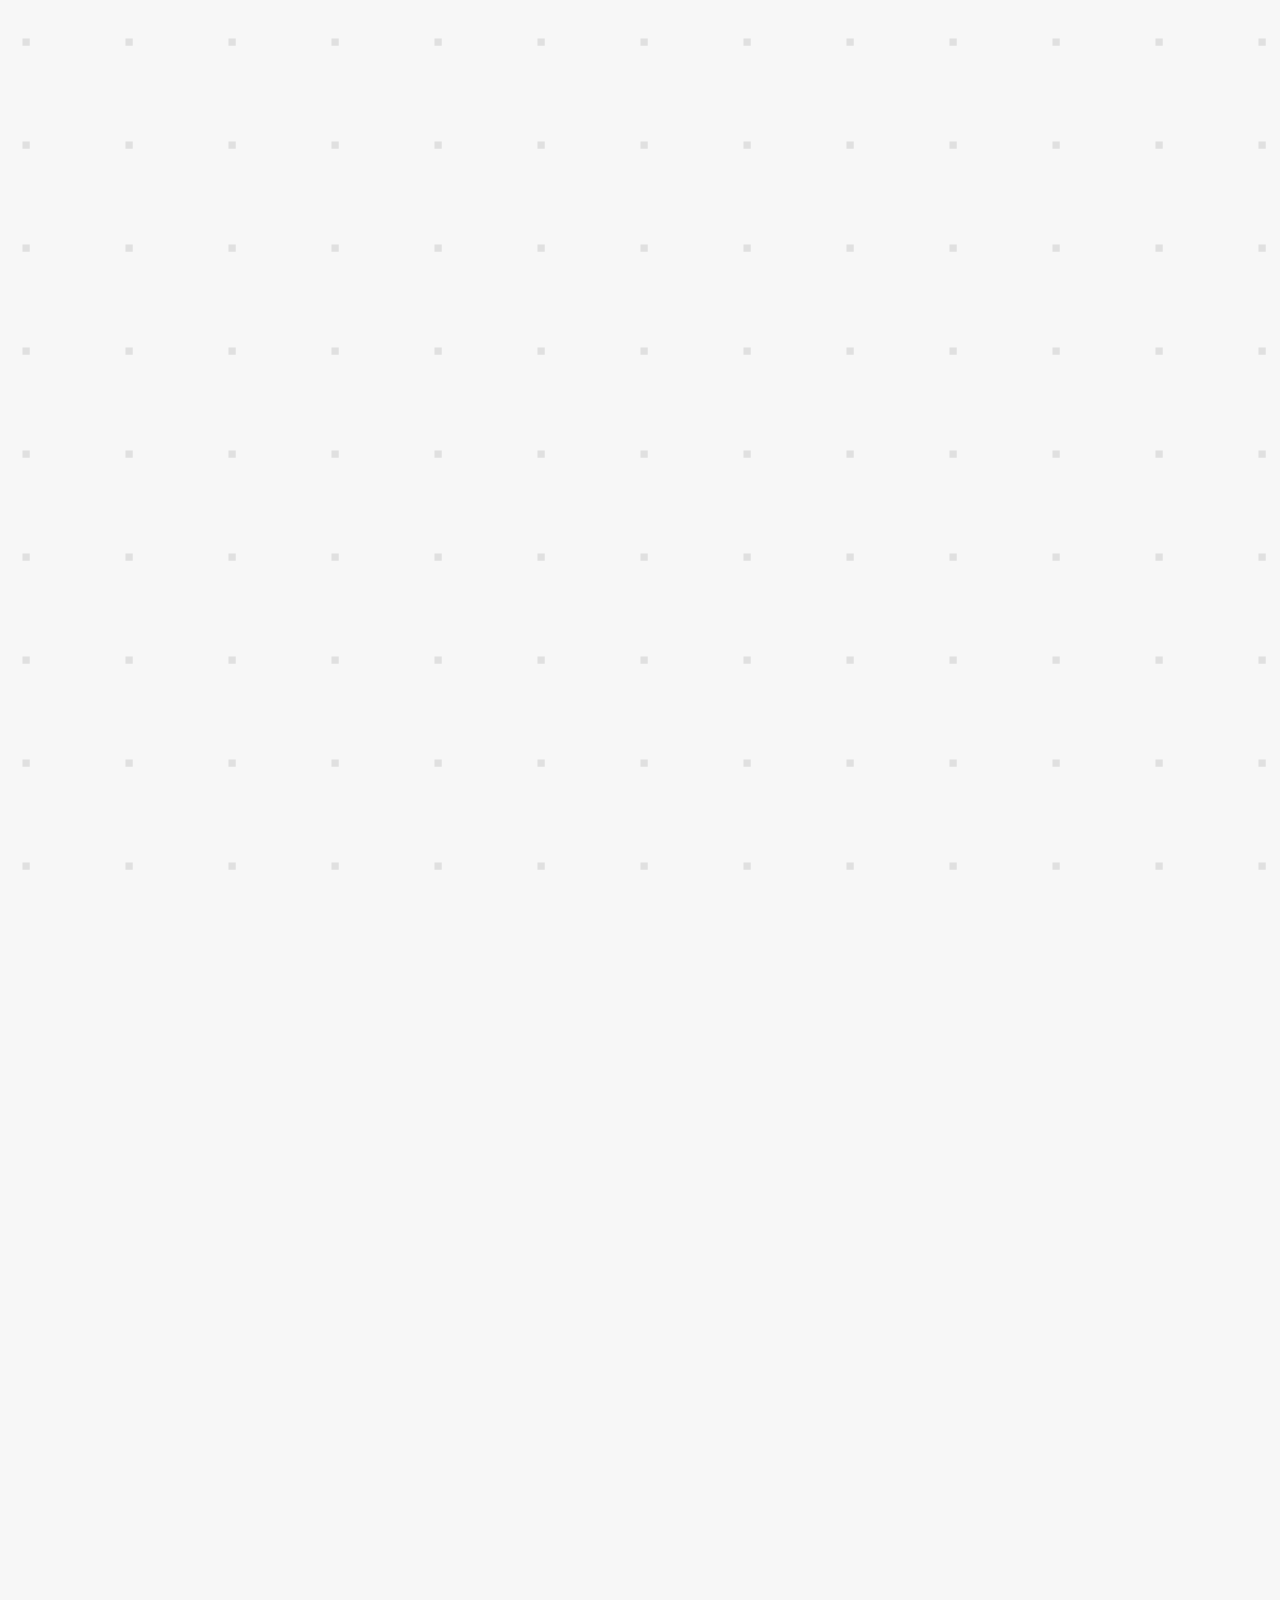
==== site/index.html @ a97f14ac "Create site/" ====
<html xmlns="http://www.w3.org/1999/xhtml" lang="en">

<head>
	<meta http-equiv="Content-Type" content="text/html; charset=utf-8" />
	<meta name="description" content="HTTrack is an easy-to-use website mirror utility. It allows you to download a World Wide website from the Internet to a local directory,building recursively all structures, getting html, images, and other files from the server to your computer. Links are rebuiltrelatively so that you can freely browse to the local site (works with any browser). You can mirror several sites together so that you can jump from one toanother. You can, also, update an existing mirror site, or resume an interrupted download. The robot is fully configurable, with an integrated help" />
	<meta name="keywords" content="httrack, HTTRACK, HTTrack, winhttrack, WINHTTRACK, WinHTTrack, offline browser, web mirror utility, aspirateur web, surf offline, web capture, www mirror utility, browse offline, local  site builder, website mirroring, aspirateur www, internet grabber, capture de site web, internet tool, hors connexion, unix, dos, windows 95, windows 98, solaris, ibm580, AIX 4.0, HTS, HTGet, web aspirator, web aspirateur, libre, GPL, GNU, free software" />
	<title>Local index - HTTrack Website Copier</title>
  <!-- Mirror and index made by HTTrack Website Copier/3.49-22 [XR&CO] -->
	<style type="text/css">
	<!--

body {
	margin: 0;  padding: 0;  margin-bottom: 15px;  margin-top: 8px;
	background: #77b;
}
body, td {
	font: 14px "Trebuchet MS", Verdana, Arial, Helvetica, sans-serif;
	}

#subTitle {
	background: #000;  color: #fff;  padding: 4px;  font-weight: bold; 
	}

#siteNavigation a, #siteNavigation .current {
	font-weight: bold;  color: #448;
	}
#siteNavigation a:link    { text-decoration: none; }
#siteNavigation a:visited { text-decoration: none; }

#siteNavigation .current { background-color: #ccd; }

#siteNavigation a:hover   { text-decoration: none;  background-color: #fff;  color: #000; }
#siteNavigation a:active  { text-decoration: none;  background-color: #ccc; }


a:link    { text-decoration: underline;  color: #00f; }
a:visited { text-decoration: underline;  color: #000; }
a:hover   { text-decoration: underline;  color: #c00; }
a:active  { text-decoration: underline; }

#pageContent {
	clear: both;
	border-bottom: 6px solid #000;
	padding: 10px;  padding-top: 20px;
	line-height: 1.65em;
	background-image: url(backblue.gif);
	background-repeat: no-repeat;
	background-position: top right;
	}

#pageContent, #siteNavigation {
	background-color: #ccd;
	}


.imgLeft  { float: left;   margin-right: 10px;  margin-bottom: 10px; }
.imgRight { float: right;  margin-left: 10px;   margin-bottom: 10px; }

hr { height: 1px;  color: #000;  background-color: #000;  margin-bottom: 15px; }

h1 { margin: 0;  font-weight: bold;  font-size: 2em; }
h2 { margin: 0;  font-weight: bold;  font-size: 1.6em; }
h3 { margin: 0;  font-weight: bold;  font-size: 1.3em; }
h4 { margin: 0;  font-weight: bold;  font-size: 1.18em; }

.blak { background-color: #000; }
.hide { display: none; }
.tableWidth { min-width: 400px; }

.tblRegular       { border-collapse: collapse; }
.tblRegular td    { padding: 6px;  background-image: url(fade.gif);  border: 2px solid #99c; }
.tblHeaderColor, .tblHeaderColor td { background: #99c; }
.tblNoBorder td   { border: 0; }


// -->
</style>

</head>

<body>
<table width="76%" border="0" align="center" cellspacing="0" cellpadding="3" class="tableWidth">
	<tr>
	<td id="subTitle">HTTrack Website Copier - Open Source offline browser</td>
	</tr>
</table>
<table width="76%" border="0" align="center" cellspacing="0" cellpadding="0" class="tableWidth">
<tr class="blak">
<td>
	<table width="100%" border="0" align="center" cellspacing="1" cellpadding="0">
	<tr>
	<td colspan="6"> 
		<table width="100%" border="0" align="center" cellspacing="0" cellpadding="10">
		<tr> 
		<td id="pageContent"> 
<!-- ==================== End prologue ==================== -->

<H1 ALIGN=Center>Index of locally available sites:</H1>
	<TABLE BORDER="0" WIDTH="100%" CELLSPACING="1" CELLPADDING="0">
		<TR>
			<TD BACKGROUND="fade.gif">
				&middot;
					<A HREF="index-2.html">
						Automation Gang
					</A>		
			</TD>
		</TR>
	</TABLE>
	<BR>
	<BR>
	<BR>
  	<H6 ALIGN="RIGHT">
	<I>Mirror and index made by HTTrack Website Copier [XR&amp;CO]</I>
	</H6>
	<!-- Mirror and index made by HTTrack Website Copier/3.49-22 [XR&CO] -->
	<!-- Thanks for using HTTrack Website Copier! -->
	<meta HTTP-EQUIV="Refresh" CONTENT="0; URL=index-2.html">


<!-- ==================== Start epilogue ==================== -->
		</td>
		</tr>
		</table>
	</td>
	</tr>
	</table>
</td>
</tr>
</table>

<table width="76%" border="0" align="center" valign="bottom" cellspacing="0" cellpadding="0">
	<tr>
	<td id="footer"><small>&copy; 1998 Xavier Roche &amp; other contributors - Web Design: Leto Kauler.</small></td>
	</tr>
</table>

</body>

</html>
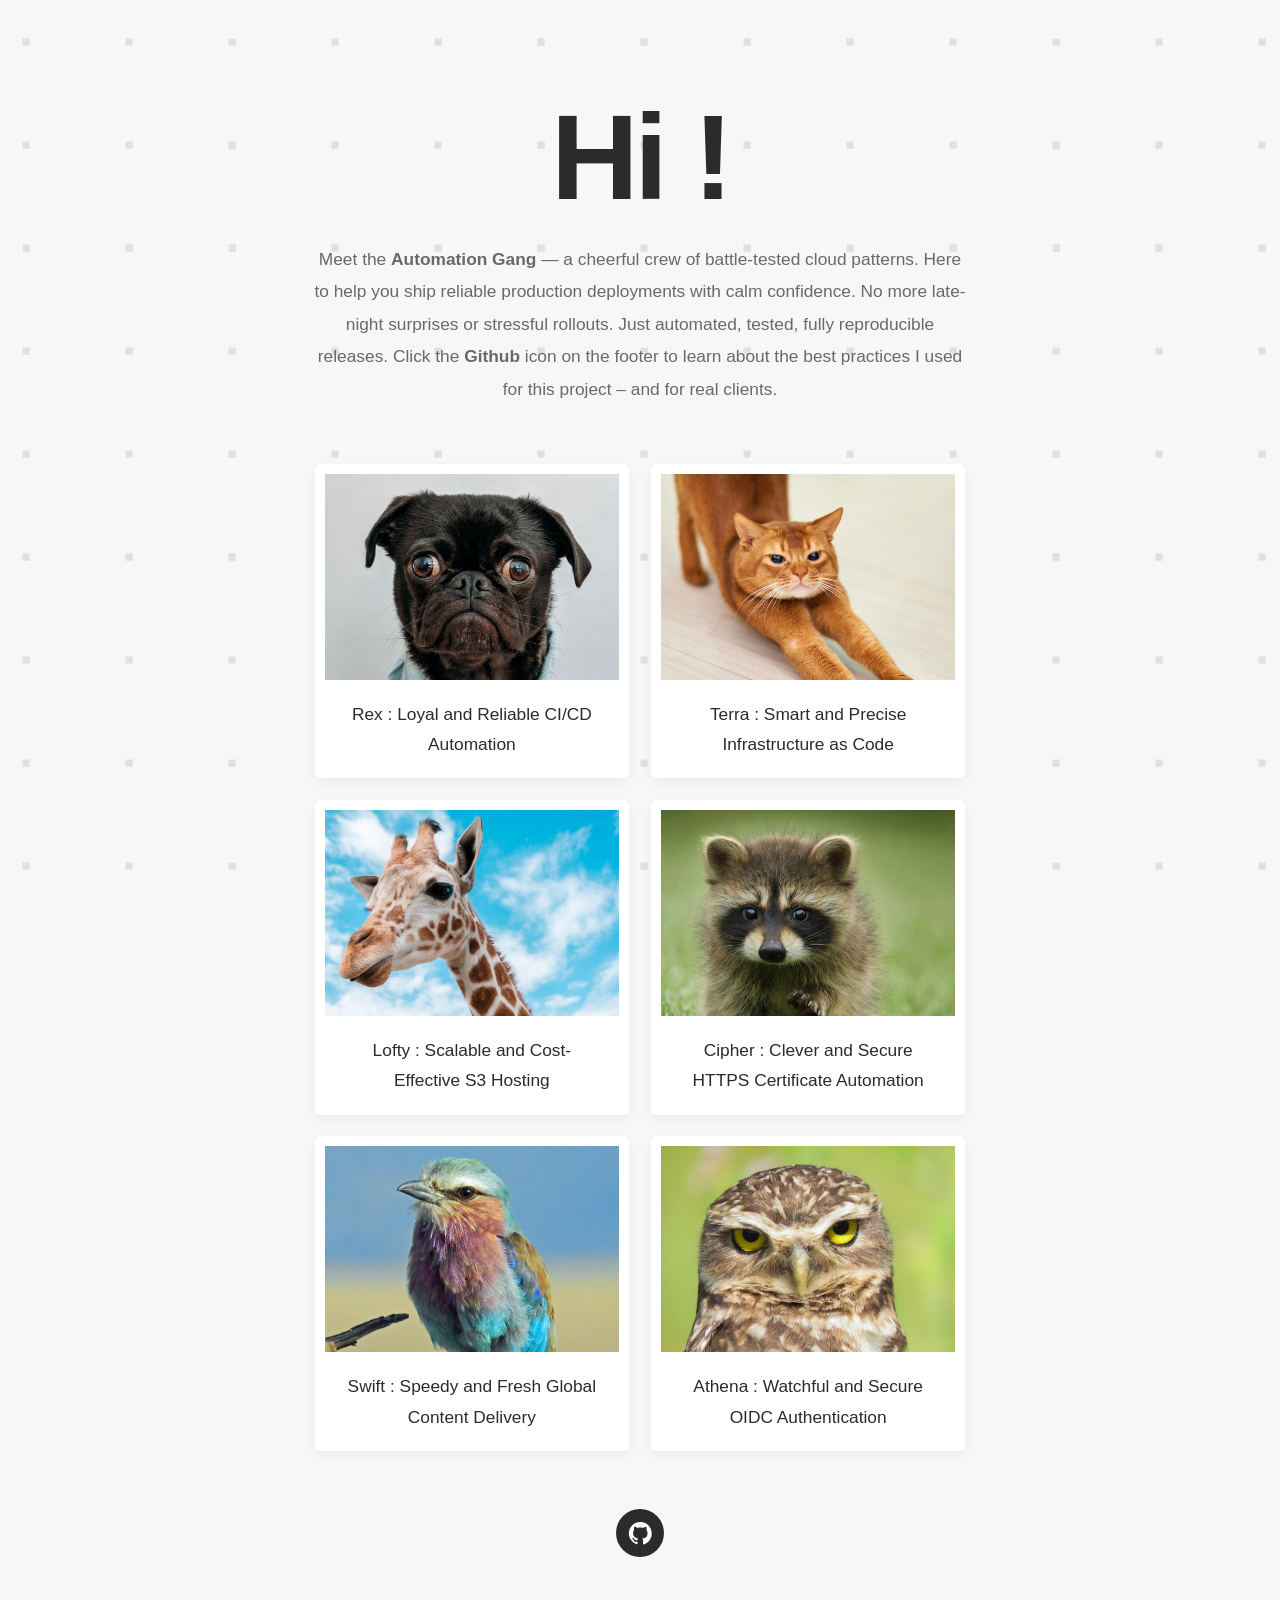
==== commit 8d40c095: "Removed spurious flash page from site/" ====
--- a/site/index.html
+++ b/site/index.html
@@ -1,141 +1,5 @@
-<html xmlns="http://www.w3.org/1999/xhtml" lang="en">
-
-<head>
-	<meta http-equiv="Content-Type" content="text/html; charset=utf-8" />
-	<meta name="description" content="HTTrack is an easy-to-use website mirror utility. It allows you to download a World Wide website from the Internet to a local directory,building recursively all structures, getting html, images, and other files from the server to your computer. Links are rebuiltrelatively so that you can freely browse to the local site (works with any browser). You can mirror several sites together so that you can jump from one toanother. You can, also, update an existing mirror site, or resume an interrupted download. The robot is fully configurable, with an integrated help" />
-	<meta name="keywords" content="httrack, HTTRACK, HTTrack, winhttrack, WINHTTRACK, WinHTTrack, offline browser, web mirror utility, aspirateur web, surf offline, web capture, www mirror utility, browse offline, local  site builder, website mirroring, aspirateur www, internet grabber, capture de site web, internet tool, hors connexion, unix, dos, windows 95, windows 98, solaris, ibm580, AIX 4.0, HTS, HTGet, web aspirator, web aspirateur, libre, GPL, GNU, free software" />
-	<title>Local index - HTTrack Website Copier</title>
-  <!-- Mirror and index made by HTTrack Website Copier/3.49-22 [XR&CO] -->
-	<style type="text/css">
-	<!--
-
-body {
-	margin: 0;  padding: 0;  margin-bottom: 15px;  margin-top: 8px;
-	background: #77b;
-}
-body, td {
-	font: 14px "Trebuchet MS", Verdana, Arial, Helvetica, sans-serif;
-	}
-
-#subTitle {
-	background: #000;  color: #fff;  padding: 4px;  font-weight: bold; 
-	}
-
-#siteNavigation a, #siteNavigation .current {
-	font-weight: bold;  color: #448;
-	}
-#siteNavigation a:link    { text-decoration: none; }
-#siteNavigation a:visited { text-decoration: none; }
-
-#siteNavigation .current { background-color: #ccd; }
-
-#siteNavigation a:hover   { text-decoration: none;  background-color: #fff;  color: #000; }
-#siteNavigation a:active  { text-decoration: none;  background-color: #ccc; }
-
-
-a:link    { text-decoration: underline;  color: #00f; }
-a:visited { text-decoration: underline;  color: #000; }
-a:hover   { text-decoration: underline;  color: #c00; }
-a:active  { text-decoration: underline; }
-
-#pageContent {
-	clear: both;
-	border-bottom: 6px solid #000;
-	padding: 10px;  padding-top: 20px;
-	line-height: 1.65em;
-	background-image: url(backblue.gif);
-	background-repeat: no-repeat;
-	background-position: top right;
-	}
-
-#pageContent, #siteNavigation {
-	background-color: #ccd;
-	}
-
-
-.imgLeft  { float: left;   margin-right: 10px;  margin-bottom: 10px; }
-.imgRight { float: right;  margin-left: 10px;   margin-bottom: 10px; }
-
-hr { height: 1px;  color: #000;  background-color: #000;  margin-bottom: 15px; }
-
-h1 { margin: 0;  font-weight: bold;  font-size: 2em; }
-h2 { margin: 0;  font-weight: bold;  font-size: 1.6em; }
-h3 { margin: 0;  font-weight: bold;  font-size: 1.3em; }
-h4 { margin: 0;  font-weight: bold;  font-size: 1.18em; }
-
-.blak { background-color: #000; }
-.hide { display: none; }
-.tableWidth { min-width: 400px; }
-
-.tblRegular       { border-collapse: collapse; }
-.tblRegular td    { padding: 6px;  background-image: url(fade.gif);  border: 2px solid #99c; }
-.tblHeaderColor, .tblHeaderColor td { background: #99c; }
-.tblNoBorder td   { border: 0; }
-
-
-// -->
-</style>
-
-</head>
-
-<body>
-<table width="76%" border="0" align="center" cellspacing="0" cellpadding="3" class="tableWidth">
-	<tr>
-	<td id="subTitle">HTTrack Website Copier - Open Source offline browser</td>
-	</tr>
-</table>
-<table width="76%" border="0" align="center" cellspacing="0" cellpadding="0" class="tableWidth">
-<tr class="blak">
-<td>
-	<table width="100%" border="0" align="center" cellspacing="1" cellpadding="0">
-	<tr>
-	<td colspan="6"> 
-		<table width="100%" border="0" align="center" cellspacing="0" cellpadding="10">
-		<tr> 
-		<td id="pageContent"> 
-<!-- ==================== End prologue ==================== -->
-
-<H1 ALIGN=Center>Index of locally available sites:</H1>
-	<TABLE BORDER="0" WIDTH="100%" CELLSPACING="1" CELLPADDING="0">
-		<TR>
-			<TD BACKGROUND="fade.gif">
-				&middot;
-					<A HREF="index-2.html">
-						Automation Gang
-					</A>		
-			</TD>
-		</TR>
-	</TABLE>
-	<BR>
-	<BR>
-	<BR>
-  	<H6 ALIGN="RIGHT">
-	<I>Mirror and index made by HTTrack Website Copier [XR&amp;CO]</I>
-	</H6>
-	<!-- Mirror and index made by HTTrack Website Copier/3.49-22 [XR&CO] -->
-	<!-- Thanks for using HTTrack Website Copier! -->
-	<meta HTTP-EQUIV="Refresh" CONTENT="0; URL=index-2.html">
-
-
-<!-- ==================== Start epilogue ==================== -->
-		</td>
-		</tr>
-		</table>
-	</td>
-	</tr>
-	</table>
-</td>
-</tr>
-</table>
-
-<table width="76%" border="0" align="center" valign="bottom" cellspacing="0" cellpadding="0">
-	<tr>
-	<td id="footer"><small>&copy; 1998 Xavier Roche &amp; other contributors - Web Design: Leto Kauler.</small></td>
-	</tr>
-</table>
-
-</body>
-
-</html>
-
-
+<!DOCTYPE HTML><html lang="en">
+<!-- Mirrored from https://autogang.impactforge.cloud/ by HTTrack Website Copier/3.x [XR&CO], Mon, 17 Aug 2026 18:27:48 GMT -->
+<head><title>Automation Gang</title><meta charset="utf-8" /><meta name="viewport" content="width=device-width,initial-scale=1" /><meta name="color-scheme" content="light only" /><meta name="description" content="Cloud infrastructure automation with CI/CD and Terraform." /><meta property="og:site_name" content="Automation Gang" /><meta property="og:title" content="Automation Gang" /><meta property="og:type" content="website" /><meta property="og:description" content="Cloud infrastructure automation with CI/CD and Terraform." /><meta property="og:image" content="assets/images/card5520.jpg?v=d6dcc298" /><meta property="og:image:type" content="image/jpeg" /><meta property="og:image:width" content="1280" /><meta property="og:image:height" content="800" /><meta property="og:url" content="index-2.html" /><meta property="twitter:card" content="summary_large_image" /><link rel="canonical" href="index-2.html" /><link rel="icon" type="image/png" href="assets/images/favicon5520.png?v=d6dcc298" /><link rel="apple-touch-icon" href="assets/images/apple-touch-icon5520.png?v=d6dcc298" /><link href="css227e7.css?display=swap&amp;family=Inter:ital,wght@0,400;0,700;0,800;0,900;1,400;1,700;1,800;1,900" rel="stylesheet" type="text/css" /><style>html,body,div,span,applet,object,iframe,h1,h2,h3,h4,h5,h6,p,blockquote,pre,a,abbr,acronym,address,big,cite,code,del,dfn,em,img,ins,kbd,q,s,samp,small,strike,strong,sub,sup,tt,var,b,u,i,center,dl,dt,dd,ol,ul,li,fieldset,form,label,legend,table,caption,tbody,tfoot,thead,tr,th,td,article,aside,canvas,details,embed,figure,figcaption,footer,header,hgroup,menu,nav,output,ruby,section,summary,time,mark,audio,video{margin:0;padding:0;border:0;font-size:100%;font:inherit;vertical-align:baseline;}article,aside,details,figcaption,figure,footer,header,hgroup,menu,nav,section{display:block;}body{line-height:1;}ol,ul{list-style:none;}blockquote,q{quotes:none;}blockquote::before,blockquote::after,q::before,q::after{content:'';content:none;}table{border-collapse:collapse;border-spacing:0;}body{-webkit-text-size-adjust:none}mark{background-color:transparent;color:inherit}input::-moz-focus-inner{border:0;padding:0}input[type="text"],input[type="email"],select,textarea{-moz-appearance:none;-webkit-appearance:none;-ms-appearance:none;appearance:none}*, *::before, *::after {box-sizing: border-box;}@keyframes loading-spinner {0% {transform: rotate(0deg);}100% {transform: rotate(360deg);}}.deferred::before {content: '';display: block;width: 4rem;height: 4rem;position: absolute;top: 50%;left: 50%;margin: -2rem 0 0 -2rem;animation: loading-spinner 1s infinite linear;transition: opacity 0.25s ease;transition-delay: 0.5s;opacity: 0;z-index: -1;background-image: url('[data-uri]');background-position: center;background-repeat: no-repeat;background-size: 3rem;}.deferred.loading::before {opacity: 0.35;z-index: 0;}body {line-height: 1.0;min-height: var(--viewport-height);min-width: 320px;overflow-x: hidden;word-wrap: break-word;background-color: #F7F7F7;}body::before {background-attachment: scroll;content: '';display: block;height: var(--background-height);left: 0;pointer-events: none;position: fixed;top: 0;transform: scale(1);width: 100vw;z-index: 0;background-image: url('data:image/svg+xml;charset=utf8,%3Csvg%20xmlns%3D%22http%3A%2F%2Fwww.w3.org%2F2000%2Fsvg%22%20viewBox%3D%220%200%20512%20512%22%20width%3D%22512%22%20height%3D%22512%22%20preserveAspectRatio%3D%22none%22%3E%20%3Crect%20x%3D%22256%22%20y%3D%22256%22%20width%3D%227.01%25%22%20height%3D%227.01%25%22%20fill%3D%22rgba(0,0,0,0.09)%22%20%2F%3E%3C%2Fsvg%3E');background-size: 103px;background-position: center;background-repeat: repeat;}:root {--background-height: 100vh;--site-language-alignment: left;--site-language-direction: ltr;--site-language-flex-alignment: flex-start;--site-language-indent-left: 1;--site-language-indent-right: 0;--site-language-margin-left: 0;--site-language-margin-right: auto;--viewport-height: 100vh;}html {font-size: 18pt;}u {text-decoration: underline;}strong {color: inherit;font-weight: bolder;}em {font-style: italic;}code {background-color: rgba(144,144,144,0.25);border-radius: 0.25em;font-family: 'Lucida Console', 'Courier New', monospace;font-size: 0.9em;font-weight: normal;letter-spacing: 0;margin: 0 0.25em;padding: 0.25em 0.5em;text-indent: 0;}mark {background-color: rgba(144,144,144,0.25);}spoiler-text {-webkit-text-stroke: 0;background-color: rgba(32,32,32,0.75);text-shadow: none;text-stroke: 0;color: transparent;cursor: pointer;transition: color 0.1s ease-in-out;}spoiler-text.active {color: #FFFFFF;cursor: text;}s {text-decoration: line-through;}sub {font-size: smaller;vertical-align: sub;}sup {font-size: smaller;vertical-align: super;}a {color: inherit;text-decoration: underline;transition: color 0.25s ease;}a[onclick]:not([href]) {cursor: pointer;}unloaded-script {display: none;}.site-wrapper {-webkit-overflow-scrolling: touch;align-items: center;display: flex;flex-direction: column;justify-content: center;min-height: var(--viewport-height);overflow: hidden;position: relative;z-index: 2;}.site-main {--alignment: center;--flex-alignment: center;--indent-left: 1;--indent-right: 1;--margin-left: auto;--margin-right: auto;--border-radius-tl: 0;--border-radius-tr: 0;--border-radius-br: 0;--border-radius-bl: 0;align-items: center;display: flex;flex-grow: 0;flex-shrink: 0;justify-content: center;max-width: 100%;position: relative;text-align: var(--alignment);z-index: 1;}.site-main > .inner {--padding-horizontal: 4rem;--padding-vertical: 6rem;--spacing: 1.875rem;--width: 46rem;border-radius: var(--border-radius-tl) var(--border-radius-tr) var(--border-radius-br) var(--border-radius-bl);max-width: 100%;position: relative;width: var(--width);z-index: 1;padding: var(--padding-vertical) var(--padding-horizontal);}.site-main > .inner > * {margin-top: var(--spacing);margin-bottom: var(--spacing);}.site-main > .inner > :first-child {margin-top: 0 !important;}.site-main > .inner > :last-child {margin-bottom: 0 !important;}.site-main > .inner > .full {margin-left: calc(var(--padding-horizontal) * -1);max-width: calc(100% + calc(var(--padding-horizontal) * 2) + 0.4725px);width: calc(100% + calc(var(--padding-horizontal) * 2) + 0.4725px);}.site-main > .inner > .full:first-child {border-top-left-radius: inherit;border-top-right-radius: inherit;margin-top: calc(var(--padding-vertical) * -1) !important;}.site-main > .inner > .full:last-child {border-bottom-left-radius: inherit;border-bottom-right-radius: inherit;margin-bottom: calc(var(--padding-vertical) * -1) !important;}.site-main > .inner > .full.screen {border-radius: 0 !important;max-width: 100vw;position: relative;width: 100vw;left: 50%;margin-left: -50vw;right: auto;}body.is-instant .site-main, body.is-instant .site-main > .inner > *,body.is-instant .site-main > .inner > section > * {transition: none !important;}body.is-instant::after {display: none !important;transition: none !important;}.text-component {direction: var(--site-language-direction);position: relative;}.text-component span.p {display: block;position: relative;}.text-component span[style], .text-component strong, .text-component a, .text-component code, .text-component mark, .text-component spoiler-text {-webkit-text-fill-color: currentcolor;}.text-component.instance-2 {color: #2B2B2B;font-family: 'Inter', sans-serif;letter-spacing: -0.25rem;width: 100%;font-size: 7em;line-height: 0.875;font-weight: 800;}.text-component.instance-2 mark {color: #20243D;background-color: transparent;}.text-component.instance-2 a {text-decoration: none;}.text-component.instance-2 a:hover {text-decoration: underline;}.text-component.instance-2 span.p:nth-child(n + 2) {margin-top: 1rem;}.text-component.instance-5 {color: #696969;font-family: 'Inter', sans-serif;font-size: 1em;line-height: 1.875;font-weight: 400;}.text-component.instance-5 mark {color: #D4AF37;background-color: transparent;}.text-component.instance-5 a {color: #5C83EE;text-decoration: none;}.text-component.instance-5 a:hover {color: #10182F;}.text-component.instance-5 span.p:nth-child(n + 2) {margin-top: 1rem;}.gallery-component > .inner {display: inline-block;max-width: 100%;vertical-align: middle;}.gallery-component ul {display: flex;flex-wrap: wrap;justify-content: var(--flex-alignment);}.gallery-component ul > li {position: relative;}.gallery-component ul > li > .thumbnail {border-radius: inherit;position: relative;}.gallery-component ul > li > .thumbnail > .frame {-webkit-backface-visibility: hidden;-webkit-transform: translate3d(0, 0, 0);display: inline-block;overflow: hidden;vertical-align: top;}.gallery-component ul > li > .thumbnail > .frame > img {margin: 0;max-width: 100%;vertical-align: top;width: auto;}.gallery-component ul > li > .caption {width: 100%;}.gallery-component ul > li > .caption > p {width: 100%;}.gallery-component ul > li > .caption > p > a, .gallery-component ul > li > .caption > p > spoiler-text {pointer-events: auto;}@keyframes gallery-component-modal-spinner {0% {transform: rotate(0deg);}100% {transform: rotate(360deg);}}.gallery-component-modal {-webkit-tap-highlight-color: rgba(0,0,0,0);align-content: center;align-items: center;background-color: var(--color-background);display: grid;grid-template-areas: "previous image next" "caption caption caption";grid-template-columns: min-content auto min-content;height: 100%;justify-content: space-between;left: 0;opacity: 0;outline: 0;padding: 2rem 0;pointer-events: none;position: fixed;top: 0;touch-action: pan-x pinch-zoom;transition: opacity 0.5s ease, visibility 0.5s, z-index 0.5s, background-color 0.5s ease;user-select: none;visibility: hidden;width: 100%;z-index: 0;}.gallery-component-modal::before {animation: gallery-component-modal-spinner 1s infinite linear;background-position: center;background-repeat: no-repeat;background-size: 4rem;content: '';display: block;height: 4rem;left: 50%;margin: -2rem 0 0 -2rem;opacity: 0;position: absolute;top: 50%;transition: opacity 0.25s ease;transition-delay: 0.5s;width: 4rem;}.gallery-component-modal > .inner {box-shadow: 0 1em 3em 0 rgba(0,0,0,0.35);grid-area: image;height: 100%;opacity: 0;overflow: hidden;transform: translateY(0.75em);transition: all 0.5s ease;width: 100%;}.gallery-component-modal > .inner img {display: block;height: 100%;object-fit: contain;width: 100%;max-width: var(--natural-width, none);max-height: var(--natural-height, none);margin: 0 auto;}.gallery-component-modal > .caption {color: var(--color-caption-text);font-family: '-apple-system', 'BlinkMacSystemFont', 'Segoe UI', 'Roboto', 'Helvetica Neue', 'Arial', sans-serif, 'Apple Color Emoji', 'Segoe UI Emoji', 'Segoe UI Symbol';font-size: 1rem;grid-area: caption;line-height: 1.6;opacity: 0;padding: 2rem 2rem 0 2rem;pointer-events: none;text-align: center;transform: translateY(0.25em);transition: all 0.5s ease;}.gallery-component-modal > .caption::-webkit-scrollbar {display: none;}.gallery-component-modal > .caption a, .gallery-component-modal > .caption spoiler-text {pointer-events: auto;}.gallery-component-modal .nav {-webkit-tap-highlight-color: rgba(0, 0, 0, 0);background-position: center;background-repeat: no-repeat;background-size: 3rem;cursor: pointer;height: 6rem;transition: opacity 0.25s ease, transform 0.5s ease;width: 8rem;}.gallery-component-modal .nav:hover {opacity: 1 !important;}.gallery-component-modal .nav.next {grid-area: next;}.gallery-component-modal .nav.previous {grid-area: previous;transform: scaleX(-1);}.gallery-component-modal .close {-webkit-tap-highlight-color: rgba(0, 0, 0, 0);background-position: top 1rem right 1rem;background-repeat: no-repeat;background-size: 3rem;cursor: pointer;display: block;height: 6rem;position: absolute;right: 0;top: 0;transition: opacity 0.25s ease, transform 0.5s ease;width: 6rem;}.gallery-component-modal .close:hover {opacity: 1 !important;}.gallery-component-modal.visible {opacity: 1;pointer-events: auto;visibility: visible;z-index: 10000;}.gallery-component-modal.visible::before {opacity: 1;}.gallery-component-modal.loaded::before {opacity: 0 !important;transition-delay: 0s !important;}.gallery-component-modal.loaded > .inner {opacity: 1;transform: translateY(0);}.gallery-component-modal.loaded .caption {opacity: 1;transform: translateY(0);}.gallery-component-modal.switching > .inner {transition: opacity 0.375s ease, transform 0.5s ease;}.gallery-component-modal.switching.from-left > .inner {transform: translateY(0) translateX(-1.5em);}.gallery-component-modal.switching.from-right > .inner {transform: translateY(0) translateX(1.5em);}.gallery-component-modal.switching.done > .inner {transition: opacity 0.375s ease;transform: translateY(0) translateX(0);}.gallery-component-modal.zooming {background-color: var(--color-background-zooming);}.gallery-component-modal.zooming .caption {opacity: 0;}.gallery-component-modal.zooming .nav.next {opacity: 0;pointer-events: none;transform: translateX(50%);}.gallery-component-modal.zooming .nav.previous {opacity: 0;pointer-events: none;transform: translateX(-50%) scaleX(-1);}.gallery-component-modal.zooming .close {opacity: 0;pointer-events: none;transform: translateX(50%) translateY(-50%);}.gallery-component-modal.dark {--color-background: rgba(10,10,10,0.85);--color-background-zooming: rgba(0,0,0,1);--color-caption-text: #FFFFFF;}.gallery-component-modal.dark::before {animation: gallery-component-modal-spinner 1s infinite linear;background-image: url('[data-uri]');}.gallery-component-modal.dark .close {background-image: url('[data-uri]');opacity: 0.25;}.gallery-component-modal.dark .nav {-webkit-tap-highlight-color: rgba(0, 0, 0, 0);background-image: url('[data-uri]');opacity: 0.25;}.gallery-component-modal.light {--color-background: rgba(255,255,255,0.9);--color-background-zooming: rgba(255,255,255,1);--color-caption-text: #000000;}.gallery-component-modal.light::before {animation: gallery-component-modal-spinner 1s infinite linear;background-image: url('[data-uri]');}.gallery-component-modal.light .close {background-image: url('[data-uri]');opacity: 0.375;}.gallery-component-modal.light .nav {background-image: url('[data-uri]');opacity: 0.375;}.gallery-component.instance-2:not(:first-child) {margin-top: 3.375rem !important;}.gallery-component.instance-2:not(:last-child) {margin-bottom: 3.375rem !important;}.gallery-component.instance-2 > .inner {max-width: 100%;}.gallery-component.instance-2 ul > li {border-radius: 0.375rem;display: inline-block;}.gallery-component.instance-2 ul > li > .thumbnail > .frame {border-radius: 0.375rem;border-color: #FFFFFF;border-style: solid;border-width: 10px;box-shadow: 0rem 0.25rem 0.75rem 0rem rgba(0,0,0,0.051);}.gallery-component.instance-2 ul > li > .caption {align-items: flex-end;border-radius: inherit;display: flex;height: 100%;left: 0;pointer-events: none;position: absolute;top: 0;transition: opacity 0.5s ease, transform 0.25s ease, z-index 0.25s ease;}.gallery-component.instance-2 ul > li > .caption > p {border-bottom-left-radius: inherit;border-bottom-right-radius: inherit;padding-bottom: 1.09375rem;padding-left: 1.75rem;padding-right: 1.75rem;padding-top: 1.09375rem;text-align: center;color: #2B2B2B;background-color: #FFFFFF;font-family: 'Inter', sans-serif;font-size: 1em;line-height: 1.75;font-weight: 400;}.gallery-component.instance-2 ul {gap: 1.25rem;}.gallery-component.instance-2 ul > li > .thumbnail {display: block;transition: transform 0.25s ease, z-index 0.25s ease;}.gallery-component.instance-2 ul > li > .thumbnail > .frame > img {height: 17rem;object-fit: cover;object-position: center;width: 17rem;}.gallery-component.instance-2 ul > li > .thumbnail:hover {transform: rotate(3deg);z-index: 1;}.gallery-component.instance-2 ul > li > .thumbnail:hover + .caption {transform: rotate(3deg);z-index: 2;}.gallery-component.instance-2 ul > li > .thumbnail.n01 > .frame > img {object-position: center;}.gallery-component.instance-2 ul > li > .thumbnail.n02 > .frame > img {object-position: center;}.gallery-component.instance-2 ul > li > .thumbnail.n03 > .frame > img {object-position: center;}.gallery-component.instance-2 ul > li > .thumbnail.n04 > .frame > img {object-position: center;}.gallery-component.instance-2 ul > li > .thumbnail.n05 > .frame > img {object-position: center;}.gallery-component.instance-2 ul > li > .thumbnail.n06 > .frame > img {object-position: center;}.icons-component {display: flex;flex-wrap: wrap;justify-content: var(--flex-alignment);letter-spacing: 0;padding: 0;}.icons-component > li {position: relative;z-index: 1;}.icons-component > li > a {align-items: center;display: flex;justify-content: center;}.icons-component > li > a > svg {display: block;pointer-events: none;position: relative;}.icons-component > li > a + svg {display: block;height: 100%;left: 0;pointer-events: none;position: absolute;top: 0;width: 100%;z-index: -1;}.icons-component > li > a > .label {display: none;}.icons-component.instance-1 {font-size: 1.375em;gap: 1rem;}.icons-component.instance-1 > li > a {border-radius: 100%;height: 2em;width: 2em;background-color: #2B2B2B;transition: transform 0.25s ease, color 0.25s ease, background-color 0.25s ease, border-color 0.25s ease;}.icons-component.instance-1 > li > a > svg {height: 60%;width: 60%;fill: #FFFFFF;transition: fill 0.25s ease;}.icons-component.instance-1 > li > a + svg {transition: transform 0.25s ease, fill 0.25s ease, stroke 0.25s ease;}.icons-component.instance-1 > li > a:hover {transform: translateY(-11.25%);}.icons-component.instance-1 > li > a:hover + svg {transform: translateY(-11.25%);}@media (orientation: portrait) {.gallery-component-modal {grid-template-areas: "image" "caption";grid-template-columns: auto;justify-content: center;}.gallery-component-modal .nav {background-image: none !important;mix-blend-mode: difference;opacity: 1 !important;position: absolute;}.gallery-component-modal .nav.next {right: 0;}.gallery-component-modal .nav.previous {left: 0;}.gallery-component-modal .nav::before {background-color: rgba(144,144,144,0.5);background-image: url('[data-uri]');background-position: center;background-repeat: no-repeat;background-size: 1.5rem;border-radius: 3rem;content: '';display: block;height: 3rem;position: absolute;right: 1rem;top: calc(50% - 1.5rem);width: 3rem;}}@media (max-width: 1920px) {}@media (max-width: 1680px) {html {font-size: 13pt;}}@media (max-width: 1280px) {html {font-size: 13pt;}.gallery-component-modal .nav {opacity: 1 !important;}.gallery-component-modal .close {opacity: 1 !important;}}@media (max-width: 1024px) {}@media (max-width: 980px) {html {font-size: 11pt;}}@media (max-width: 736px) {html {font-size: 13pt;}.site-main > .inner {--padding-horizontal: 1.5rem;--padding-vertical: 5rem;--spacing: 1.875rem;}.text-component.instance-2 {letter-spacing: -0.21875rem;width: 100%;font-size: 5.5em;line-height: 0.875;}.text-component.instance-5 {letter-spacing: 0rem;width: 100%;font-size: 1em;line-height: 1.875;}.gallery-component-modal .close {background-position: top 0.5rem right 0.5rem;}.gallery-component.instance-2:not(:first-child) {margin-top: 2.53125rem !important;}.gallery-component.instance-2:not(:last-child) {margin-bottom: 2.53125rem !important;}.gallery-component.instance-2 ul > li > .caption {opacity: 1;}.gallery-component.instance-2 ul > li > .thumbnail:hover + .caption {opacity: 1;}.gallery-component.instance-2 ul > li > .caption > p {letter-spacing: 0rem;font-size: 1em;line-height: 1.75;}.gallery-component.instance-2 ul > li > .thumbnail > .frame > img {height: auto;width: 100% !important;display: block;max-height: none;}.gallery-component.instance-2 > .inner {width: 100%;}.gallery-component.instance-2 ul {flex-direction: column;}.gallery-component.instance-2 ul > li {width: 100%;}.gallery-component.instance-2 ul > li > .thumbnail {display: block;}.gallery-component.instance-2 ul > li > .thumbnail > .frame {display: block;}.icons-component.instance-1 {font-size: 1.75em;gap: 0.875rem;}}@media (max-width: 480px) {.site-main > .inner {--spacing: 1.640625rem;}}@media (max-width: 360px) {.site-main > .inner {--padding-horizontal: 1.125rem;--padding-vertical: 3.75rem;--spacing: 1.40625rem;}.text-component.instance-2 {font-size: 5.5em;}.text-component.instance-5 {font-size: 1em;}.gallery-component.instance-2 ul > li > .caption > p {font-size: 1em;}.gallery-component.instance-2 ul {gap: 0.9375rem;}.icons-component.instance-1 {gap: 0.65625rem;}}</style></head><body><svg xmlns="http://www.w3.org/2000/svg" version="1.1" xmlns:xlink="http://www.w3.org/1999/xlink" viewBox="0 0 40 40" display="none" width="0" height="0"><symbol id="icon-8c4b37645de3c276d895d87df51ba614" viewBox="0 0 40 40"><path d="M36,20.3c0,3.5-1,6.6-3.1,9.4c-2,2.8-4.7,4.7-7.9,5.8c-0.4,0.1-0.6,0-0.8-0.1c-0.2-0.2-0.3-0.4-0.3-0.6v-4.4 c0-1.3-0.4-2.3-1.1-3c0.8-0.1,1.5-0.2,2.1-0.4c0.6-0.2,1.3-0.4,2-0.8c0.7-0.4,1.2-0.8,1.7-1.4c0.5-0.5,0.8-1.3,1.1-2.2 s0.4-2,0.4-3.1c0-1.7-0.5-3.1-1.6-4.3c0.5-1.3,0.5-2.7-0.2-4.2c-0.4-0.1-1,0-1.7,0.2c-0.7,0.3-1.4,0.6-1.9,0.9L24,12.5 c-1.3-0.4-2.6-0.5-4-0.5s-2.7,0.2-4,0.5c-0.2-0.2-0.5-0.3-0.9-0.6c-0.4-0.2-0.9-0.5-1.7-0.8c-0.8-0.3-1.4-0.4-1.8-0.3 c-0.6,1.6-0.7,3-0.1,4.2c-1.1,1.2-1.6,2.6-1.6,4.3c0,1.2,0.1,2.2,0.4,3.1s0.6,1.6,1.1,2.2s1,1,1.7,1.4c0.7,0.4,1.3,0.6,2,0.8 c0.6,0.2,1.3,0.3,2.1,0.4c-0.6,0.5-0.9,1.2-1,2.1c-0.3,0.1-0.6,0.2-0.9,0.3c-0.3,0.1-0.7,0.1-1.2,0.1c-0.5,0-0.9-0.1-1.4-0.4 c-0.5-0.3-0.8-0.7-1.2-1.3c-0.3-0.4-0.6-0.8-1-1.1c-0.4-0.3-0.8-0.4-1-0.5L9,26.5c-0.3,0-0.5,0-0.6,0.1c-0.1,0.1-0.1,0.1-0.1,0.2 c0,0.1,0.1,0.2,0.2,0.3c0.1,0.1,0.2,0.2,0.3,0.2l0.1,0.1c0.3,0.1,0.6,0.4,0.9,0.8s0.5,0.7,0.7,1.1l0.2,0.5c0.2,0.5,0.5,1,0.9,1.3 c0.4,0.3,0.9,0.5,1.4,0.6c0.5,0.1,1,0.1,1.4,0.1c0.5,0,0.9,0,1.2-0.1l0.5-0.1c0,0.5,0,1.1,0,1.9c0,0.7,0,1.1,0,1.1 c0,0.2-0.1,0.5-0.3,0.6c-0.2,0.2-0.5,0.2-0.8,0.1c-3.2-1.1-5.8-3-7.9-5.8S4,23.8,4,20.3c0-2.9,0.7-5.6,2.1-8S9.5,7.8,12,6.4 s5.1-2.1,8-2.1s5.6,0.7,8,2.1s4.4,3.4,5.8,5.8S36,17.4,36,20.3L36,20.3z"/></symbol></svg><div class="site-wrapper"><div class="site-main" role="main"><div class="inner"><h1 id="text02" class="text-component instance-2">Hi !</h1><p id="text05" class="text-component instance-5">Meet the <strong>Automation Gang</strong> — a cheerful crew of battle-tested cloud patterns. Here to help you ship reliable production deployments with calm confidence. No more late-night surprises or stressful rollouts. Just automated, tested, fully reproducible releases. Click the <strong>Github</strong> icon on the footer to learn about the best practices I used for this project – and for real clients.</p><div id="gallery02" class="gallery-component instance-2"><div class="inner"><ul><li><a href="assets/images/gallery02/bb937326_original5520.jpg?v=d6dcc298" class="thumbnail n01"><span class="frame deferred"><img src="[data-uri]%2BPC9zdmc%2B" data-src="assets/images/gallery02/bb9373265520.jpg?v=d6dcc298" alt="Rex : Loyal and Reliable CI/CD Automation" /></span></a><div class="caption"><p>Rex : Loyal and Reliable CI/CD Automation</p></div></li><li><a href="assets/images/gallery02/0ac9f2a3_original5520.jpg?v=d6dcc298" class="thumbnail n02"><span class="frame"><img src="assets/images/gallery02/0ac9f2a35520.jpg?v=d6dcc298" alt="Terra : Smart and Precise Infrastructure as Code" /></span></a><div class="caption"><p>Terra : Smart and Precise Infrastructure as Code</p></div></li><li><a href="assets/images/gallery02/2d2cbe59_original5520.jpg?v=d6dcc298" class="thumbnail n03"><span class="frame"><img src="assets/images/gallery02/2d2cbe595520.jpg?v=d6dcc298" alt="Lofty : Scalable and Cost-Effective S3 Hosting" /></span></a><div class="caption"><p>Lofty : Scalable and Cost-Effective S3 Hosting</p></div></li><li><a href="assets/images/gallery02/4b80a06e_original5520.jpg?v=d6dcc298" class="thumbnail n04"><span class="frame deferred"><img src="[data-uri]%3D" data-src="assets/images/gallery02/4b80a06e5520.jpg?v=d6dcc298" alt="Cipher : Clever and Secure HTTPS Certificate Automation" /></span></a><div class="caption"><p>Cipher : Clever and Secure HTTPS Certificate Automation</p></div></li><li><a href="assets/images/gallery02/bae51c4e_original5520.jpg?v=d6dcc298" class="thumbnail n05"><span class="frame"><img src="assets/images/gallery02/bae51c4e5520.jpg?v=d6dcc298" alt="Swift : Speedy and Fresh Global Content Delivery" /></span></a><div class="caption"><p>Swift : Speedy and Fresh Global Content Delivery</p></div></li><li><a href="assets/images/gallery02/2875860c_original5520.jpg?v=d6dcc298" class="thumbnail n06"><span class="frame deferred"><img src="[data-uri]%3D" data-src="assets/images/gallery02/2875860c5520.jpg?v=d6dcc298" alt="Athena : Watchful and Secure OIDC Authentication" /></span></a><div class="caption"><p>Athena : Watchful and Secure OIDC Authentication</p></div></li></ul></div></div><ul id="icons01" class="icons-component instance-1"><li><a class="n01" href="https://github.com/ImpactForgeCloud/automation-gang" role="button"><svg aria-labelledby="icons01-icon-1-title"><title id="icons01-icon-1-title">GitHub</title><use xlink:href="#icon-8c4b37645de3c276d895d87df51ba614"></use></svg><span class="label">GitHub</span></a></li></ul></div></div></div><script>(function() {var on = addEventListener,off = removeEventListener,$ = function(q) { return document.querySelector(q) },$$ = function(q) { return document.querySelectorAll(q) },$body = document.body,$inner = $('.inner'),client = (function() {var o = {browser: 'other',browserVersion: 0,os: 'other',osVersion: 0,mobile: false,canUse: null,flags: {lsdUnits: false,},},ua = navigator.userAgent,a, i;a = [['firefox',/Firefox\/([0-9\.]+)/,null],['edge',/Edge\/([0-9\.]+)/,null],['safari',/Version\/([0-9\.]+).+Safari/,null],['chrome',/Chrome\/([0-9\.]+)/,null],['chrome',/CriOS\/([0-9\.]+)/,null],['ie',/Trident\/.+rv:([0-9]+)/,null],['safari',/iPhone OS ([0-9_]+)/,function(v) { return v.replace('_', '.').replace('_', ''); }]];for (i=0; i < a.length; i++) {if (ua.match(a[i][1])) {o.browser = a[i][0];o.browserVersion = parseFloat( a[i][2] ? (a[i][2])(RegExp.$1) : RegExp.$1 );break;}}a = [['ios',/([0-9_]+) like Mac OS X/,function(v) { return v.replace('_', '.').replace('_', ''); }],['ios',/CPU like Mac OS X/,function(v) { return 0 }],['ios',/iPad; CPU/,function(v) { return 0 }],['android',/Android ([0-9\.]+)/,null],['mac',/Macintosh.+Mac OS X ([0-9_]+)/,function(v) { return v.replace('_', '.').replace('_', ''); }],['windows',/Windows NT ([0-9\.]+)/,null],['undefined',/Undefined/,null]];for (i=0; i < a.length; i++) {if (ua.match(a[i][1])) {o.os = a[i][0];o.osVersion = parseFloat( a[i][2] ? (a[i][2])(RegExp.$1) : RegExp.$1 );break;}}if (o.os == 'mac'&& ('ontouchstart' in window)&& ((screen.width == 1024 && screen.height == 1366)|| (screen.width == 834 && screen.height == 1112)|| (screen.width == 810 && screen.height == 1080)|| (screen.width == 768 && screen.height == 1024)))o.os = 'ios';o.mobile = (o.os == 'android' || o.os == 'ios');var _canUse = document.createElement('div');o.canUse = function(property, value) {var style;style = _canUse.style;if (!(property in style))return false;if (typeof value !== 'undefined') {style[property] = value;if (style[property] == '')return false;}return true;};o.flags.lsdUnits = o.canUse('width', '100dvw');return o;}()),ready = {list: [],add: function(f) {this.list.push(f);},run: function() {this.list.forEach((f) => {f();});},},trigger = function(t) {dispatchEvent(new Event(t));},cssRules = function(selectorText) {var ss = document.styleSheets,a = [],f = function(s) {var r = s.cssRules,i;for (i=0; i < r.length; i++) {if (r[i] instanceof CSSMediaRule && matchMedia(r[i].conditionText).matches)(f)(r[i]); else if (r[i] instanceof CSSStyleRule && r[i].selectorText == selectorText)a.push(r[i]);}},x, i;for (i=0; i < ss.length; i++)f(ss[i]);return a;},escapeHtml = function(s) {if (s === ''|| s === null|| s === undefined)return '';var a = {'&': '&amp;','<': '&lt;','>': '&gt;','"': '&quot;',"'": '&#39;',};s = s.replace(/[&<>"']/g, function(x) {return a[x];});return s;},thisHash = function() {var h = location.hash ? location.hash.substring(1) : null,a;if (!h)return null;if (h.match(/\?/)) {a = h.split('?');h = a[0];history.replaceState(undefined, undefined, '#' + h);window.location.search = a[1];}if (h.length > 0&& !h.match(/^[a-zA-Z]/))h = 'x' + h;if (typeof h == 'string')h = h.toLowerCase();return h;},scrollToElement = function(e, style, duration) {var y, cy, dy,start, easing, offset, f;if (!e)y = 0; else {offset = (e.dataset.scrollOffset ? parseInt(e.dataset.scrollOffset) : 0) * parseFloat(getComputedStyle(document.documentElement).fontSize);switch (e.dataset.scrollBehavior ? e.dataset.scrollBehavior : 'default') {case 'default':default:y = e.offsetTop + offset;break;case 'center':if (e.offsetHeight < window.innerHeight)y = e.offsetTop - ((window.innerHeight - e.offsetHeight) / 2) + offset; else y = e.offsetTop - offset;break;case 'previous':if (e.previousElementSibling)y = e.previousElementSibling.offsetTop + e.previousElementSibling.offsetHeight + offset; else y = e.offsetTop + offset;break;}}if (!style)style = 'smooth';if (!duration)duration = 750;if (style == 'instant') {window.scrollTo(0, y);return;}start = Date.now();cy = window.scrollY;dy = y - cy;switch (style) {case 'linear':easing = function (t) { return t };break;case 'smooth':easing = function (t) { return t<.5 ? 4*t*t*t : (t-1)*(2*t-2)*(2*t-2)+1 };break;}f = function() {var t = Date.now() - start;if (t >= duration)window.scroll(0, y); else {window.scroll(0, cy + (dy * easing(t / duration)));requestAnimationFrame(f);}};f();},scrollToTop = function() {scrollToElement(null);},loadElements = function(parent) {var a, e, x, i;$body.dispatchEvent(new CustomEvent('startComponents', { detail: { parent: parent } }));a = parent.querySelectorAll('iframe[data-src]:not([data-src=""])');for (i=0; i < a.length; i++) {x = a[i].cloneNode();x.setAttribute('src', x.dataset.src);x.dataset.initialSrc = x.dataset.src;x.dataset.src = '';a[i].replaceWith(x);}a = parent.querySelectorAll('video[autoplay]');for (i=0; i < a.length; i++) {if (a[i].paused)a[i].play();}e = parent.querySelector('[data-autofocus="1"]');x = e ? e.tagName : null;switch (x) {case 'FORM':e = e.querySelector('.field input, .field select, .field textarea');if (e)e.focus();break;default:break;}a = parent.querySelectorAll('unloaded-script');for (i=0; i < a.length; i++) {x = document.createElement('script');x.setAttribute('data-loaded', '');if (a[i].getAttribute('src'))x.setAttribute('src', a[i].getAttribute('src'));if (a[i].textContent)x.textContent = a[i].textContent;a[i].replaceWith(x);}x = new Event('loadelements');a = parent.querySelectorAll('[data-unloaded]');a.forEach((element) => {element.removeAttribute('data-unloaded');element.dispatchEvent(x);});},unloadElements = function(parent) {var a, e, x, i;$body.dispatchEvent(new CustomEvent('stopComponents', { detail: { parent: parent } }));a = parent.querySelectorAll('iframe[data-src=""]');for (i=0; i < a.length; i++) {if (a[i].dataset.srcUnload === '0')continue;if ('initialSrc' in a[i].dataset)a[i].dataset.src = a[i].dataset.initialSrc; else a[i].dataset.src = a[i].src;a[i].contentWindow.location.replace('about:blank');}a = parent.querySelectorAll('video');for (i=0; i < a.length; i++) {if (!a[i].paused)a[i].pause();}e = $(':focus');if (e)e.blur();};window._scrollToTop = scrollToTop;var thisUrl = function() {return window.location.href.replace(window.location.search, '').replace(/#$/, '');};var getVar = function(name) {var a = window.location.search.substring(1).split('&'),b, k;for (k in a) {b = a[k].split('=');if (b[0] == name)return b[1];}return null;};var errors = {handle: function(handler) {window.onerror = function(message, url, line, column, error) {(handler)(error.message);return true;};},unhandle: function() {window.onerror = null;}};loadElements(document.body);var style, sheet, rule;style = document.createElement('style');style.appendChild(document.createTextNode(''));document.head.appendChild(style);sheet = style.sheet;$body.addEventListener('keydown', (event) => {const target = event.target;if (target.tagName === 'A'&& target === document.activeElement&& target.hasAttribute('onclick')&& !target.hasAttribute('href')&& event.keyCode === 13) {event.preventDefault();target.click();}});if (client.mobile) {(function() {if (client.flags.lsdUnits) {document.documentElement.style.setProperty('--viewport-height', '100svh');document.documentElement.style.setProperty('--background-height', '100lvh');} else {var f = function() {document.documentElement.style.setProperty('--viewport-height', window.innerHeight + 'px');document.documentElement.style.setProperty('--background-height', (window.innerHeight + 250) + 'px');};on('load', f);on('orientationchange', function() {setTimeout(function() {(f)();}, 100);});}})();}if (client.os == 'android') {(function() {sheet.insertRule('body::after { }', 0);rule = sheet.cssRules[0];var f = function() {rule.style.cssText = 'height: ' + (Math.max(screen.width, screen.height)) + 'px';};on('load', f);on('orientationchange', f);on('touchmove', f);})();$body.classList.add('touch');} else if (client.os == 'ios') {if (client.osVersion <= 11)(function() {sheet.insertRule('body::after { }', 0);rule = sheet.cssRules[0];rule.style.cssText = '-webkit-transform: scale(1.0)';})();if (client.osVersion <= 11)(function() {sheet.insertRule('body.ios-focus-fix::before { }', 0);rule = sheet.cssRules[0];rule.style.cssText = 'height: calc(100% + 60px)';on('focus', function(event) {$body.classList.add('ios-focus-fix');}, true);on('blur', function(event) {$body.classList.remove('ios-focus-fix');}, true);})();$body.classList.add('touch');}var scrollEvents = {items: [],add: function(o) {this.items.push({element: o.element,triggerElement: (('triggerElement' in o && o.triggerElement) ? o.triggerElement : o.element),enter: ('enter' in o ? o.enter : null),leave: ('leave' in o ? o.leave : null),mode: ('mode' in o ? o.mode : 4),threshold: ('threshold' in o ? o.threshold : 0.25),offset: ('offset' in o ? o.offset : 0),initialState: ('initialState' in o ? o.initialState : null),state: false,});},handler: function() {var height, top, bottom, scrollPad;if (client.os == 'ios') {height = document.documentElement.clientHeight;top = document.body.scrollTop + window.scrollY;bottom = top + height;scrollPad = 125;} else {height = document.documentElement.clientHeight;top = document.documentElement.scrollTop;bottom = top + height;scrollPad = 0;}scrollEvents.items.forEach(function(item) {var elementTop, elementBottom, viewportTop, viewportBottom,bcr, pad, state, a, b;if (!item.enter&& !item.leave)return true;if (!item.triggerElement)return true;if (item.triggerElement.offsetParent === null) {if (item.state == true&& item.leave) {item.state = false;(item.leave).apply(item.element);if (!item.enter)item.leave = null;}return true;}bcr = item.triggerElement.getBoundingClientRect();elementTop = top + Math.floor(bcr.top);elementBottom = elementTop + bcr.height;if (item.initialState !== null) {state = item.initialState;item.initialState = null;} else {switch (item.mode) {case 1:default:state = (bottom > (elementTop - item.offset) && top < (elementBottom + item.offset));break;case 2:a = (top + (height * 0.5));state = (a > (elementTop - item.offset) && a < (elementBottom + item.offset));break;case 3:a = top + (height * (item.threshold));if (a - (height * 0.375) <= 0)a = 0;b = top + (height * (1 - item.threshold));if (b + (height * 0.375) >= document.body.scrollHeight - scrollPad)b = document.body.scrollHeight + scrollPad;state = (b > (elementTop - item.offset) && a < (elementBottom + item.offset));break;case 4:pad = height * item.threshold;viewportTop = (top + pad);viewportBottom = (bottom - pad);if (Math.floor(top) <= pad)viewportTop = top;if (Math.ceil(bottom) >= (document.body.scrollHeight - pad))viewportBottom = bottom;if ((viewportBottom - viewportTop) >= (elementBottom - elementTop)) {state = ((elementTop >= viewportTop && elementBottom <= viewportBottom)|| (elementTop >= viewportTop && elementTop <= viewportBottom)|| (elementBottom >= viewportTop && elementBottom <= viewportBottom));} else state = ((viewportTop >= elementTop && viewportBottom <= elementBottom)|| (elementTop >= viewportTop && elementTop <= viewportBottom)|| (elementBottom >= viewportTop && elementBottom <= viewportBottom));break;}}if (state != item.state) {item.state = state;if (item.state) {if (item.enter) {(item.enter).apply(item.element);if (!item.leave)item.enter = null;}} else {if (item.leave) {(item.leave).apply(item.element);if (!item.enter)item.leave = null;}}}});},init: function() {on('load', this.handler);on('resize', this.handler);on('scroll', this.handler);(this.handler)();}};scrollEvents.init();(function() {var items = $$('.deferred'),loadHandler, enterHandler;loadHandler = function() {var i = this,p = this.parentElement,duration = 375;if (i.dataset.src !== 'done')return;if (Date.now() - i._startLoad < duration)duration = 175;i.style.transitionDuration = (duration / 1000.00) + 's';p.classList.remove('loading');i.style.opacity = 1;setTimeout(function() {p.style.backgroundImage = 'none';i.style.transitionProperty = '';i.style.transitionTimingFunction = '';i.style.transitionDuration = '';}, duration);};enterHandler = function() {var i = this,p = this.parentElement,src;src = i.dataset.src;i.dataset.src = 'done';p.classList.add('loading');i._startLoad = Date.now();i.src = src;};items.forEach(function(p) {var i = p.firstElementChild;if (!p.classList.contains('enclosed')) {p.style.backgroundImage = 'url(' + i.src + ')';p.style.backgroundSize = '100% 100%';p.style.backgroundPosition = 'top left';p.style.backgroundRepeat = 'no-repeat';}i.style.opacity = 0;i.style.transitionProperty = 'opacity';i.style.transitionTimingFunction = 'ease-in-out';i.addEventListener('load', loadHandler);scrollEvents.add({element: i,enter: enterHandler,offset: 250,});});})();var onvisible = {effects: {'blur-in': {type: 'transition',transition: function (speed, delay) {return 'opacity ' + speed + 's ease' + (delay ? ' ' + delay + 's' : '') + ', ' +'filter ' + speed + 's ease' + (delay ? ' ' + delay + 's' : '');},rewind: function(intensity) {this.style.opacity = 0;this.style.filter = 'blur(' + (0.25 * intensity) + 'rem)';},play: function() {this.style.opacity = 1;this.style.filter = 'none';},},'zoom-in': {type: 'transition',transition: function (speed, delay) {return 'opacity ' + speed + 's ease' + (delay ? ' ' + delay + 's' : '') + ', ' +'transform ' + speed + 's ease' + (delay ? ' ' + delay + 's' : '');},rewind: function(intensity, alt) {this.style.opacity = 0;this.style.transform = 'scale(' + (1 - ((alt ? 0.25 : 0.05) * intensity)) + ')';},play: function() {this.style.opacity = 1;this.style.transform = 'none';},},'zoom-out': {type: 'transition',transition: function (speed, delay) {return 'opacity ' + speed + 's ease' + (delay ? ' ' + delay + 's' : '') + ', ' +'transform ' + speed + 's ease' + (delay ? ' ' + delay + 's' : '');},rewind: function(intensity, alt) {this.style.opacity = 0;this.style.transform = 'scale(' + (1 + ((alt ? 0.25 : 0.05) * intensity)) + ')';},play: function() {this.style.opacity = 1;this.style.transform = 'none';},},'slide-left': {type: 'transition',transition: function (speed, delay) {return 'transform ' + speed + 's ease' + (delay ? ' ' + delay + 's' : '');},rewind: function() {this.style.transform = 'translateX(100vw)';},play: function() {this.style.transform = 'none';},},'slide-right': {type: 'transition',transition: function (speed, delay) {return 'transform ' + speed + 's ease' + (delay ? ' ' + delay + 's' : '');},rewind: function() {this.style.transform = 'translateX(-100vw)';},play: function() {this.style.transform = 'none';},},'flip-forward': {type: 'transition',transition: function (speed, delay) {return 'opacity ' + speed + 's ease' + (delay ? ' ' + delay + 's' : '') + ', ' +'transform ' + speed + 's ease' + (delay ? ' ' + delay + 's' : '');},rewind: function(intensity, alt) {this.style.opacity = 0;this.style.transformOrigin = '50% 50%';this.style.transform = 'perspective(1000px) rotateX(' + ((alt ? 45 : 15) * intensity) + 'deg)';},play: function() {this.style.opacity = 1;this.style.transform = 'none';},},'flip-backward': {type: 'transition',transition: function (speed, delay) {return 'opacity ' + speed + 's ease' + (delay ? ' ' + delay + 's' : '') + ', ' +'transform ' + speed + 's ease' + (delay ? ' ' + delay + 's' : '');},rewind: function(intensity, alt) {this.style.opacity = 0;this.style.transformOrigin = '50% 50%';this.style.transform = 'perspective(1000px) rotateX(' + ((alt ? -45 : -15) * intensity) + 'deg)';},play: function() {this.style.opacity = 1;this.style.transform = 'none';},},'flip-left': {type: 'transition',transition: function (speed, delay) {return 'opacity ' + speed + 's ease' + (delay ? ' ' + delay + 's' : '') + ', ' +'transform ' + speed + 's ease' + (delay ? ' ' + delay + 's' : '');},rewind: function(intensity, alt) {this.style.opacity = 0;this.style.transformOrigin = '50% 50%';this.style.transform = 'perspective(1000px) rotateY(' + ((alt ? 45 : 15) * intensity) + 'deg)';},play: function() {this.style.opacity = 1;this.style.transform = 'none';},},'flip-right': {type: 'transition',transition: function (speed, delay) {return 'opacity ' + speed + 's ease' + (delay ? ' ' + delay + 's' : '') + ', ' +'transform ' + speed + 's ease' + (delay ? ' ' + delay + 's' : '');},rewind: function(intensity, alt) {this.style.opacity = 0;this.style.transformOrigin = '50% 50%';this.style.transform = 'perspective(1000px) rotateY(' + ((alt ? -45 : -15) * intensity) + 'deg)';},play: function() {this.style.opacity = 1;this.style.transform = 'none';},},'tilt-left': {type: 'transition',transition: function (speed, delay) {return 'opacity ' + speed + 's ease' + (delay ? ' ' + delay + 's' : '') + ', ' +'transform ' + speed + 's ease' + (delay ? ' ' + delay + 's' : '');},rewind: function(intensity, alt) {this.style.opacity = 0;this.style.transform = 'rotate(' + ((alt ? 45 : 5) * intensity) + 'deg)';},play: function() {this.style.opacity = 1;this.style.transform = 'none';},},'tilt-right': {type: 'transition',transition: function (speed, delay) {return 'opacity ' + speed + 's ease' + (delay ? ' ' + delay + 's' : '') + ', ' +'transform ' + speed + 's ease' + (delay ? ' ' + delay + 's' : '');},rewind: function(intensity, alt) {this.style.opacity = 0;this.style.transform = 'rotate(' + ((alt ? -45 : -5) * intensity) + 'deg)';},play: function() {this.style.opacity = 1;this.style.transform = 'none';},},'fade-right': {type: 'transition',transition: function (speed, delay) {return 'opacity ' + speed + 's ease' + (delay ? ' ' + delay + 's' : '') + ', ' +'transform ' + speed + 's ease' + (delay ? ' ' + delay + 's' : '');},rewind: function(intensity) {this.style.opacity = 0;this.style.transform = 'translateX(' + (-1.5 * intensity) + 'rem)';},play: function() {this.style.opacity = 1;this.style.transform = 'none';},},'fade-left': {type: 'transition',transition: function (speed, delay) {return 'opacity ' + speed + 's ease' + (delay ? ' ' + delay + 's' : '') + ', ' +'transform ' + speed + 's ease' + (delay ? ' ' + delay + 's' : '');},rewind: function(intensity) {this.style.opacity = 0;this.style.transform = 'translateX(' + (1.5 * intensity) + 'rem)';},play: function() {this.style.opacity = 1;this.style.transform = 'none';},},'fade-down': {type: 'transition',transition: function (speed, delay) {return 'opacity ' + speed + 's ease' + (delay ? ' ' + delay + 's' : '') + ', ' +'transform ' + speed + 's ease' + (delay ? ' ' + delay + 's' : '');},rewind: function(intensity) {this.style.opacity = 0;this.style.transform = 'translateY(' + (-1.5 * intensity) + 'rem)';},play: function() {this.style.opacity = 1;this.style.transform = 'none';},},'fade-up': {type: 'transition',transition: function (speed, delay) {return 'opacity ' + speed + 's ease' + (delay ? ' ' + delay + 's' : '') + ', ' +'transform ' + speed + 's ease' + (delay ? ' ' + delay + 's' : '');},rewind: function(intensity) {this.style.opacity = 0;this.style.transform = 'translateY(' + (1.5 * intensity) + 'rem)';},play: function() {this.style.opacity = 1;this.style.transform = 'none';},},'fade-in': {type: 'transition',transition: function (speed, delay) {return 'opacity ' + speed + 's ease' + (delay ? ' ' + delay + 's' : '');},rewind: function() {this.style.opacity = 0;},play: function() {this.style.opacity = 1;},},'fade-in-background': {type: 'manual',rewind: function() {this.style.removeProperty('--onvisible-delay');this.style.removeProperty('--onvisible-background-color');},play: function(speed, delay) {this.style.setProperty('--onvisible-speed', speed + 's');if (delay)this.style.setProperty('--onvisible-delay', delay + 's');this.style.setProperty('--onvisible-background-color', 'rgba(0,0,0,0.001)');},},'zoom-in-image': {type: 'transition',target: 'img',transition: function (speed, delay) {return 'transform ' + speed + 's ease' + (delay ? ' ' + delay + 's' : '');},rewind: function() {this.style.transform = 'scale(1)';},play: function(intensity) {this.style.transform = 'scale(' + (1 + (0.1 * intensity)) + ')';},},'zoom-out-image': {type: 'transition',target: 'img',transition: function (speed, delay) {return 'transform ' + speed + 's ease' + (delay ? ' ' + delay + 's' : '');},rewind: function(intensity) {this.style.transform = 'scale(' + (1 + (0.1 * intensity)) + ')';},play: function() {this.style.transform = 'none';},},'focus-image': {type: 'transition',target: 'img',transition: function (speed, delay) {return 'transform ' + speed + 's ease' + (delay ? ' ' + delay + 's' : '') + ', ' +'filter ' + speed + 's ease' + (delay ? ' ' + delay + 's' : '');},rewind: function(intensity) {this.style.transform = 'scale(' + (1 + (0.05 * intensity)) + ')';this.style.filter = 'blur(' + (0.25 * intensity) + 'rem)';},play: function(intensity) {this.style.transform = 'none';this.style.filter = 'none';},},'wipe-up': {type: 'animate',keyframes: function(intensity) {return [{maskSize: '100% 0%',maskImage: 'linear-gradient(90deg, black 100%, transparent 100%)',},{maskSize: '110% 110%',maskImage: 'linear-gradient(90deg, black 100%, transparent 100%)',},];},options: function(speed) {return {duration: speed,iterations: 1,easing: 'ease',};},rewind: function() {this.style.opacity = 0;this.style.maskComposite = 'exclude';this.style.maskRepeat = 'no-repeat';this.style.maskPosition = '0% 100%';},play: function() {this.style.opacity = 1;},},'wipe-down': {type: 'animate',keyframes: function(intensity) {return [{maskSize: '100% 0%',maskImage: 'linear-gradient(90deg, black 100%, transparent 100%)',},{maskSize: '110% 110%',maskImage: 'linear-gradient(90deg, black 100%, transparent 100%)',},];},options: function(speed) {return {duration: speed,iterations: 1,easing: 'ease',};},rewind: function() {this.style.opacity = 0;this.style.maskComposite = 'exclude';this.style.maskRepeat = 'no-repeat';this.style.maskPosition = '0% 0%';},play: function() {this.style.opacity = 1;},},'wipe-left': {type: 'animate',keyframes: function(intensity) {return [{maskSize: '0% 100%',maskImage: 'linear-gradient(90deg, black 100%, transparent 100%)',},{maskSize: '110% 110%',maskImage: 'linear-gradient(90deg, black 100%, transparent 100%)',},];},options: function(speed) {return {duration: speed,iterations: 1,easing: 'ease',};},rewind: function() {this.style.opacity = 0;this.style.maskComposite = 'exclude';this.style.maskRepeat = 'no-repeat';this.style.maskPosition = '100% 0%';},play: function() {this.style.opacity = 1;},},'wipe-right': {type: 'animate',keyframes: function(intensity) {return [{maskSize: '0% 100%',maskImage: 'linear-gradient(90deg, black 100%, transparent 100%)',},{maskSize: '110% 110%',maskImage: 'linear-gradient(90deg, black 100%, transparent 100%)',},];},options: function(speed) {return {duration: speed,iterations: 1,easing: 'ease',};},rewind: function() {this.style.opacity = 0;this.style.maskComposite = 'exclude';this.style.maskRepeat = 'no-repeat';this.style.maskPosition = '0% 0%';},play: function() {this.style.opacity = 1;},},'wipe-diagonal': {type: 'animate',keyframes: function(intensity) {return [{maskSize: '0% 0%',maskImage: 'linear-gradient(45deg, black 50%, transparent 50%)',},{maskSize: '220% 220%',maskImage: 'linear-gradient(45deg, black 50%, transparent 50%)',},];},options: function(speed) {return {duration: speed,iterations: 1,easing: 'ease',};},rewind: function() {this.style.opacity = 0;this.style.maskComposite = 'exclude';this.style.maskRepeat = 'no-repeat';this.style.maskPosition = '0% 100%';},play: function() {this.style.opacity = 1;},},'wipe-reverse-diagonal': {type: 'animate',keyframes: function(intensity) {return [{maskSize: '0% 0%',maskImage: 'linear-gradient(135deg, transparent 50%, black 50%)',},{maskSize: '220% 220%',maskImage: 'linear-gradient(135deg, transparent 50%, black 50%)',},];},options: function(speed) {return {duration: speed,iterations: 1,easing: 'ease',};},rewind: function() {this.style.opacity = 0;this.style.maskComposite = 'exclude';this.style.maskRepeat = 'no-repeat';this.style.maskPosition = '100% 100%';},play: function() {this.style.opacity = 1;},},'pop-in': {type: 'animate',keyframes: function(intensity) {let diff = (intensity + 1) * 0.025;return [{opacity: 0,transform: 'scale(' + (1 - diff) + ')',},{opacity: 1,transform: 'scale(' + (1 + diff) + ')',},{opacity: 1,transform: 'scale(' + (1 - (diff * 0.25)) + ')',offset: 0.9,},{opacity: 1,transform: 'scale(1)',}];},options: function(speed) {return {duration: speed,iterations: 1,};},rewind: function() {this.style.opacity = 0;},play: function() {this.style.opacity = 1;},},'bounce-up': {type: 'animate',keyframes: function(intensity) {let diff = (intensity + 1) * 0.075;return [{opacity: 0,transform: 'translateY(' + diff + 'rem)',},{opacity: 1,transform: 'translateY(' + (-1 * diff) + 'rem)',},{opacity: 1,transform: 'translateY(' + (diff * 0.25) + 'rem)',offset: 0.9,},{opacity: 1,transform: 'translateY(0)',}];},options: function(speed) {return {duration: speed,iterations: 1,};},rewind: function() {this.style.opacity = 0;},play: function() {this.style.opacity = 1;},},'bounce-down': {type: 'animate',keyframes: function(intensity) {let diff = (intensity + 1) * 0.075;return [{opacity: 0,transform: 'translateY(' + (-1 * diff) + 'rem)',},{opacity: 1,transform: 'translateY(' + diff + 'rem)',},{opacity: 1,transform: 'translateY(' + (-1 * (diff * 0.25)) + 'rem)',offset: 0.9,},{opacity: 1,transform: 'translateY(0)',}];},options: function(speed) {return {duration: speed,iterations: 1,};},rewind: function() {this.style.opacity = 0;},play: function() {this.style.opacity = 1;},},'bounce-left': {type: 'animate',keyframes: function(intensity) {let diff = (intensity + 1) * 0.075;return [{opacity: 0,transform: 'translateX(' + diff + 'rem)',},{opacity: 1,transform: 'translateX(' + (-1 * diff) + 'rem)',},{opacity: 1,transform: 'translateX(' + (diff * 0.25) + 'rem)',offset: 0.9,},{opacity: 1,transform: 'translateX(0)',}];},options: function(speed) {return {duration: speed,iterations: 1,};},rewind: function() {this.style.opacity = 0;},play: function() {this.style.opacity = 1;},},'bounce-right': {type: 'animate',keyframes: function(intensity) {let diff = (intensity + 1) * 0.075;return [{opacity: 0,transform: 'translateX(' + (-1 * diff) + 'rem)',},{opacity: 1,transform: 'translateX(' + diff + 'rem)',},{opacity: 1,transform: 'translateX(' + (-1 * (diff * 0.25)) + 'rem)',offset: 0.9,},{opacity: 1,transform: 'translateX(0)',}];},options: function(speed) {return {duration: speed,iterations: 1,};},rewind: function() {this.style.opacity = 0;},play: function() {this.style.opacity = 1;},},},regex: new RegExp('([^\\s]+)', 'g'),add: function(selector, settings) {var _this = this,style = settings.style in this.effects ? settings.style : 'fade',speed = parseInt('speed' in settings ? settings.speed : 0),intensity = parseInt('intensity' in settings ? settings.intensity : 5),delay = parseInt('delay' in settings ? settings.delay : 0),replay = 'replay' in settings ? settings.replay : false,stagger = 'stagger' in settings ? (parseInt(settings.stagger) >= 0 ? parseInt(settings.stagger) : false) : false,staggerOrder = 'staggerOrder' in settings ? settings.staggerOrder : 'default',staggerSelector = 'staggerSelector' in settings ? settings.staggerSelector : null,threshold = parseInt('threshold' in settings ? settings.threshold : 3),state = 'state' in settings ? settings.state : null,effect = this.effects[style],enter, leave, scrollEventThreshold;if (window.CARRD_DISABLE_ANIMATION === true) {if (style == 'fade-in-background')$$(selector).forEach(function(e) {e.style.setProperty('--onvisible-background-color', 'rgba(0,0,0,0.001)');});return;}switch (threshold) {case 1:scrollEventThreshold = 0;break;case 2:scrollEventThreshold = 0.125;break;default:case 3:scrollEventThreshold = 0.25;break;case 4:scrollEventThreshold = 0.375;break;case 5:scrollEventThreshold = 0.475;break;}switch (effect.type) {default:case 'transition':intensity = ((intensity / 10) * 1.75) + 0.25;enter = function(children, staggerDelay=0) {var _this = this,transitionOrig;if (effect.target)_this = this.querySelector(effect.target);transitionOrig = _this.style.transition;_this.style.setProperty('backface-visibility', 'hidden');_this.style.transition = effect.transition.apply(_this, [ speed / 1000, (delay + staggerDelay) / 1000 ]);effect.play.apply(_this, [ intensity, !!children ]);setTimeout(function() {_this.style.removeProperty('backface-visibility');_this.style.transition = transitionOrig;}, (speed + delay + staggerDelay) * 2);};leave = function(children) {var _this = this,transitionOrig;if (effect.target)_this = this.querySelector(effect.target);transitionOrig = _this.style.transition;_this.style.setProperty('backface-visibility', 'hidden');_this.style.transition = effect.transition.apply(_this, [ speed / 1000 ]);effect.rewind.apply(_this, [ intensity, !!children ]);setTimeout(function() {_this.style.removeProperty('backface-visibility');_this.style.transition = transitionOrig;}, speed * 2);};break;case 'animate':enter = function(children, staggerDelay=0) {var _this = this,transitionOrig;if (effect.target)_this = this.querySelector(effect.target);setTimeout(() => {effect.play.apply(_this, [ ]);_this.animate(effect.keyframes.apply(_this, [ intensity ]),effect.options.apply(_this, [ speed, delay ]));}, delay + staggerDelay);};leave = function(children) {var _this = this,transitionOrig;if (effect.target)_this = this.querySelector(effect.target);let a = _this.animate(effect.keyframes.apply(_this, [ intensity ]),effect.options.apply(_this, [ speed, delay ]));a.reverse();a.addEventListener('finish', () => {effect.rewind.apply(_this, [ ]);});};break;case 'manual':enter = function(children, staggerDelay=0) {var _this = this,transitionOrig;if (effect.target)_this = this.querySelector(effect.target);effect.play.apply(_this, [ speed / 1000, (delay + staggerDelay) / 1000, intensity ]);};leave = function(children) {var _this = this,transitionOrig;if (effect.target)_this = this.querySelector(effect.target);effect.rewind.apply(_this, [ intensity, !!children ]);};break;}$$(selector).forEach(function(e) {var children, targetElement, triggerElement;if (stagger !== false&& staggerSelector == ':scope > *')_this.expandTextNodes(e);children = (stagger !== false && staggerSelector) ? e.querySelectorAll(staggerSelector) : null;if (effect.target)targetElement = e.querySelector(effect.target); else targetElement = e;if (children)children.forEach(function(targetElement) {effect.rewind.apply(targetElement, [ intensity, true ]);}); else effect.rewind.apply(targetElement, [ intensity ]);triggerElement = e;if (e.parentNode) {if (e.parentNode.dataset.onvisibleTrigger)triggerElement = e.parentNode; else if (e.parentNode.parentNode) {if (e.parentNode.parentNode.dataset.onvisibleTrigger)triggerElement = e.parentNode.parentNode;}}scrollEvents.add({element: e,triggerElement: triggerElement,initialState: state,threshold: scrollEventThreshold,enter: children ? function() {var staggerDelay = 0,childHandler = function(e) {enter.apply(e, [children, staggerDelay]);staggerDelay += stagger;},a;if (staggerOrder == 'default') {children.forEach(childHandler);} else {a = Array.from(children);switch (staggerOrder) {case 'reverse':a.reverse();break;case 'random':a.sort(function() {return Math.random() - 0.5;});break;}a.forEach(childHandler);}} : enter,leave: (replay ? (children ? function() {children.forEach(function(e) {leave.apply(e, [children]);});} : leave) : null),});});},expandTextNodes: function(e) {var s, i, w, x;for (i = 0; i < e.childNodes.length; i++) {x = e.childNodes[i];if (x.nodeType != Node.TEXT_NODE)continue;s = x.nodeValue;s = s.replace(this.regex,function(x, a) {return '<text-node>' + escapeHtml(a) + '</text-node>';});w = document.createElement('text-node');w.innerHTML = s;x.replaceWith(w);while (w.childNodes.length > 0) {w.parentNode.insertBefore(w.childNodes[0],w);}w.parentNode.removeChild(w);}},};function lightboxGallery() {var _this = this;this.id = 'gallery';this.$wrapper = $('#' + this.id);this.$modal = null;this.$modalCaption = null;this.$modalImage = null;this.$modalNext = null;this.$modalPrevious = null;this.$links = null;this.locked = false;this.captions = null;this.current = null;this.delay = 375;this.navigation = null;this.mobile = null;this.protect = null;this.zoomIntervalId = null;this.initModal();};lightboxGallery.prototype.init = function(config) {var _this = this,$links = $$('#' + config.id + ' .thumbnail'),navigation = config.navigation,captions = config.captions,mobile = config.mobile,mobileNavigation = config.mobileNavigation,scheme = config.scheme,protect = ('protect' in config ? config.protect : false),i, j;j = 0;for (i = 0; i < $links.length; i++) {if ($links[i].dataset.lightboxIgnore != '1')j++;}if (j < 2)navigation = false;for (i=0; i < $links.length; i++) {if ($links[i].dataset.lightboxIgnore == '1')continue;(function(index) {$links[index].addEventListener('click', function(event) {event.stopPropagation();event.preventDefault();_this.show(index, {$links: $links,navigation: navigation,captions: captions,mobile: mobile,mobileNavigation: mobileNavigation,scheme: scheme,protect: protect,});});})(i);}};lightboxGallery.prototype.initModal = function() {var _this = this,dragStart = null,dragEnd = null,$modal,$modalInner,$modalImage,$modalNext,$modalPrevious;$modal = document.createElement('div');$modal.id = this.id + '-component-modal';$modal.tabIndex = -1;$modal.className = 'gallery-component-modal';$modal.innerHTML = '<div class="inner"><img src="" /></div><div class="caption"></div><div class="nav previous"></div><div class="nav next"></div><div class="close"></div>';$body.appendChild($modal);$modalInner = $modal.querySelector('.inner');$modalImage = $modal.querySelector('img');$modalImage.addEventListener('load', function() {$modalImage.style.setProperty('--natural-width', $modalImage.naturalWidth + 'px');$modalImage.style.setProperty('--natural-height', $modalImage.naturalHeight + 'px');$modal.classList.add('done');setTimeout(function() {if (!$modal.classList.contains('visible'))return;$modal.classList.add('loaded');setTimeout(function() {$modal.classList.remove('switching', 'from-left', 'from-right', 'done');}, _this.delay);}, ($modal.classList.contains('switching') ? 0 : _this.delay));});$modalImage.addEventListener('contextmenu', function() {if (_this.protect)event.preventDefault();}, true);$modalImage.addEventListener('dragstart', function() {if (_this.protect)event.preventDefault();}, true);$modalCaption = $modal.querySelector('.caption');$modalNext = $modal.querySelector('.next');$modalPrevious = $modal.querySelector('.previous');switch (client.browser) {case 'safari':case 'firefox':$modalInner.style.boxShadow = 'none';break;default:break;}$modal.show = function(index, offset, direction) {var item,i, j, found;if (_this.locked)return;if (typeof index != 'number')index = _this.current;if (typeof offset == 'number') {found = false;j = 0;for (j = 0; j < _this.$links.length; j++) {index += offset;if (index < 0)index = _this.$links.length - 1; else if (index >= _this.$links.length)index = 0;if (index == _this.current)break;item = _this.$links.item(index);if (!item)break;if (item.dataset.lightboxIgnore != '1') {found = true;break;}}if (!found)return;} else {if (index < 0)index = _this.$links.length - 1; else if (index >= _this.$links.length)index = 0;if (index == _this.current)return;item = _this.$links.item(index);if (!item)return;if (item.dataset.lightboxIgnore == '1')return;}if (client.mobile)_this.zoomIntervalId = setInterval(function() {_this.zoomHandler();}, 250);_this.locked = true;if (_this.current !== null) {$modal.classList.remove('loaded');$modal.classList.add('switching');switch (direction) {case -1:$modal.classList.add('from-left');break;case 1:$modal.classList.add('from-right');break;default:break;}setTimeout(function() {_this.current = index;$modalImage.src = item.href;if (_this.captions)$modalCaption.innerHTML = item.querySelector('[data-caption]').dataset.caption;setTimeout(function() {$modal.focus();_this.locked = false;}, _this.delay);}, _this.delay);} else {_this.current = index;$modalImage.src = item.href;if (_this.captions)$modalCaption.innerHTML = item.querySelector('[data-caption]').dataset.caption;$modal.classList.add('visible');setTimeout(function() {$modal.focus();_this.locked = false;}, _this.delay);}};$modal.hide = function() {if (_this.locked)return;if (!$modal.classList.contains('visible'))return;_this.locked = true;$modal.classList.remove('visible');$modal.classList.remove('loaded');$modal.classList.remove('switching', 'from-left', 'from-right', 'done');clearInterval(_this.zoomIntervalId);setTimeout(function() {$modalImage.src = '';_this.locked = false;$body.focus();_this.current = null;}, _this.delay);};$modal.next = function(direction) {$modal.show(null, 1, direction);};$modal.previous = function(direction) {$modal.show(null, -1, direction);};$modal.first = function() {$modal.show(0);};$modal.last = function() {$modal.show(_this.$links.length - 1);};$modalInner.addEventListener('touchstart', function(event) {if (!_this.navigation)return;if (event.touches.length > 1)return;dragStart = {x: event.touches[0].clientX,y: event.touches[0].clientY};});$modalInner.addEventListener('touchmove', function(event) {var dx, dy;if (!_this.navigation)return;if (!dragStart|| event.touches.length > 1)return;dragEnd = {x: event.touches[0].clientX,y: event.touches[0].clientY};dx = dragStart.x - dragEnd.x;dy = dragStart.y - dragEnd.y;if (Math.abs(dx) < 50)return;event.preventDefault();if (dx > 0)$modal.next(-1); else if (dx < 0)$modal.previous(1);});$modalInner.addEventListener('touchend', function(event) {if (!_this.navigation)return;dragStart = null;dragEnd = null;});$modal.addEventListener('click', function(event) {if (event.target&& (event.target.tagName == 'A' || event.target.tagName == 'SPOILER-TEXT'))return;$modal.hide();});$modal.addEventListener('keydown', function(event) {if (!$modal.classList.contains('visible'))return;switch (event.keyCode) {case 39:case 32:if (!_this.navigation)break;event.preventDefault();event.stopPropagation();$modal.next();break;case 37:if (!_this.navigation)break;event.preventDefault();event.stopPropagation();$modal.previous();break;case 36:if (!_this.navigation)break;event.preventDefault();event.stopPropagation();$modal.first();break;case 35:if (!_this.navigation)break;event.preventDefault();event.stopPropagation();$modal.last();break;case 27:event.preventDefault();event.stopPropagation();$modal.hide();break;}});$modalNext.addEventListener('click', function(event) {$modal.next();});$modalPrevious.addEventListener('click', function(event) {$modal.previous();});this.$modal = $modal;this.$modalImage = $modalImage;this.$modalCaption = $modalCaption;this.$modalNext = $modalNext;this.$modalPrevious = $modalPrevious;};lightboxGallery.prototype.show = function(href, config) {this.$links = config.$links;this.navigation = config.navigation;this.captions = config.captions;this.mobile = config.mobile;this.mobileNavigation = config.mobileNavigation;this.scheme = config.scheme;this.protect = config.protect;this.$modal.classList.remove('light', 'dark');switch (this.scheme) {case 'light':this.$modal.classList.add('light');break;case 'dark':this.$modal.classList.add('dark');break;case 'auto':if (window.matchMedia('(prefers-color-scheme: light)').matches)this.$modal.classList.add('light'); else this.$modal.classList.add('dark');break;}if (this.navigation) {this.$modalNext.style.display = '';this.$modalPrevious.style.display = '';if (client.mobile&& !this.mobileNavigation) {this.$modalNext.style.display = 'none';this.$modalPrevious.style.display = 'none';}} else {this.$modalNext.style.display = 'none';this.$modalPrevious.style.display = 'none';}if (this.captions)this.$modalCaption.style.display = ''; else this.$modalCaption.style.display = 'none';if (this.protect) {this.$modalImage.style.WebkitTouchCallout = 'none';this.$modalImage.style.userSelect = 'none';} else {this.$modalImage.style.WebkitTouchCallout = '';this.$modalImage.style.userSelect = '';}if (client.mobile && !this.mobile)return;this.$modal.show(href);};lightboxGallery.prototype.zoomHandler = function() {var threshold = window.matchMedia('(orientation: portrait)').matches ? 50 : 100;if (window.outerWidth > window.innerWidth + threshold)this.$modal.classList.add('zooming'); else this.$modal.classList.remove('zooming');};var _lightboxGallery = new lightboxGallery;_lightboxGallery.init({id: 'gallery02',navigation: true,captions: false,mobile: true,mobileNavigation: true,scheme: 'dark',});onvisible.add('.text-component.instance-2', { style: 'fade-up', speed: 625, intensity: 0, threshold: 3, delay: 0, replay: false });onvisible.add('.text-component.instance-5', { style: 'fade-down', speed: 625, intensity: 0, threshold: 3, delay: 0, replay: false });onvisible.add('.gallery-component.instance-2', { style: 'fade-up', speed: 1000, intensity: 5, threshold: 3, delay: 375, stagger: 125, staggerSelector: ':scope ul > li', replay: false });onvisible.add('.icons-component.instance-1', { style: 'fade-left', speed: 1000, intensity: 8, threshold: 3, delay: 0, stagger: 125, staggerSelector: ':scope > li', replay: false });ready.run();})();</script></body>
+<!-- Mirrored from https://autogang.impactforge.cloud/ by HTTrack Website Copier/3.x [XR&CO], Mon, 17 Aug 2026 18:27:54 GMT -->
+</html>
--- a/site/css227e7.css
+++ b/site/css227e7.css
@@ -0,0 +1,504 @@
+/* cyrillic-ext */
+@font-face {
+  font-family: 'Inter';
+  font-style: italic;
+  font-weight: 400;
+  font-display: swap;
+  src: url(https://fonts.gstatic.com/s/inter/v20/UcC53FwrK3iLTcvneQg7Ca725JhhKnNqk6L0UUMbndwVgHU.woff2) format('woff2');
+  unicode-range: U+0460-052F, U+1C80-1C8A, U+20B4, U+2DE0-2DFF, U+A640-A69F, U+FE2E-FE2F;
+}
+/* cyrillic */
+@font-face {
+  font-family: 'Inter';
+  font-style: italic;
+  font-weight: 400;
+  font-display: swap;
+  src: url(https://fonts.gstatic.com/s/inter/v20/UcC53FwrK3iLTcvneQg7Ca725JhhKnNqk6L9UUMbndwVgHU.woff2) format('woff2');
+  unicode-range: U+0301, U+0400-045F, U+0490-0491, U+04B0-04B1, U+2116;
+}
+/* greek-ext */
+@font-face {
+  font-family: 'Inter';
+  font-style: italic;
+  font-weight: 400;
+  font-display: swap;
+  src: url(https://fonts.gstatic.com/s/inter/v20/UcC53FwrK3iLTcvneQg7Ca725JhhKnNqk6L1UUMbndwVgHU.woff2) format('woff2');
+  unicode-range: U+1F00-1FFF;
+}
+/* greek */
+@font-face {
+  font-family: 'Inter';
+  font-style: italic;
+  font-weight: 400;
+  font-display: swap;
+  src: url(https://fonts.gstatic.com/s/inter/v20/UcC53FwrK3iLTcvneQg7Ca725JhhKnNqk6L6UUMbndwVgHU.woff2) format('woff2');
+  unicode-range: U+0370-0377, U+037A-037F, U+0384-038A, U+038C, U+038E-03A1, U+03A3-03FF;
+}
+/* vietnamese */
+@font-face {
+  font-family: 'Inter';
+  font-style: italic;
+  font-weight: 400;
+  font-display: swap;
+  src: url(https://fonts.gstatic.com/s/inter/v20/UcC53FwrK3iLTcvneQg7Ca725JhhKnNqk6L2UUMbndwVgHU.woff2) format('woff2');
+  unicode-range: U+0102-0103, U+0110-0111, U+0128-0129, U+0168-0169, U+01A0-01A1, U+01AF-01B0, U+0300-0301, U+0303-0304, U+0308-0309, U+0323, U+0329, U+1EA0-1EF9, U+20AB;
+}
+/* latin-ext */
+@font-face {
+  font-family: 'Inter';
+  font-style: italic;
+  font-weight: 400;
+  font-display: swap;
+  src: url(https://fonts.gstatic.com/s/inter/v20/UcC53FwrK3iLTcvneQg7Ca725JhhKnNqk6L3UUMbndwVgHU.woff2) format('woff2');
+  unicode-range: U+0100-02BA, U+02BD-02C5, U+02C7-02CC, U+02CE-02D7, U+02DD-02FF, U+0304, U+0308, U+0329, U+1D00-1DBF, U+1E00-1E9F, U+1EF2-1EFF, U+2020, U+20A0-20AB, U+20AD-20C0, U+2113, U+2C60-2C7F, U+A720-A7FF;
+}
+/* latin */
+@font-face {
+  font-family: 'Inter';
+  font-style: italic;
+  font-weight: 400;
+  font-display: swap;
+  src: url(https://fonts.gstatic.com/s/inter/v20/UcC53FwrK3iLTcvneQg7Ca725JhhKnNqk6L5UUMbndwV.woff2) format('woff2');
+  unicode-range: U+0000-00FF, U+0131, U+0152-0153, U+02BB-02BC, U+02C6, U+02DA, U+02DC, U+0304, U+0308, U+0329, U+2000-206F, U+20AC, U+2122, U+2191, U+2193, U+2212, U+2215, U+FEFF, U+FFFD;
+}
+/* cyrillic-ext */
+@font-face {
+  font-family: 'Inter';
+  font-style: italic;
+  font-weight: 700;
+  font-display: swap;
+  src: url(https://fonts.gstatic.com/s/inter/v20/UcC53FwrK3iLTcvneQg7Ca725JhhKnNqk6L0UUMbndwVgHU.woff2) format('woff2');
+  unicode-range: U+0460-052F, U+1C80-1C8A, U+20B4, U+2DE0-2DFF, U+A640-A69F, U+FE2E-FE2F;
+}
+/* cyrillic */
+@font-face {
+  font-family: 'Inter';
+  font-style: italic;
+  font-weight: 700;
+  font-display: swap;
+  src: url(https://fonts.gstatic.com/s/inter/v20/UcC53FwrK3iLTcvneQg7Ca725JhhKnNqk6L9UUMbndwVgHU.woff2) format('woff2');
+  unicode-range: U+0301, U+0400-045F, U+0490-0491, U+04B0-04B1, U+2116;
+}
+/* greek-ext */
+@font-face {
+  font-family: 'Inter';
+  font-style: italic;
+  font-weight: 700;
+  font-display: swap;
+  src: url(https://fonts.gstatic.com/s/inter/v20/UcC53FwrK3iLTcvneQg7Ca725JhhKnNqk6L1UUMbndwVgHU.woff2) format('woff2');
+  unicode-range: U+1F00-1FFF;
+}
+/* greek */
+@font-face {
+  font-family: 'Inter';
+  font-style: italic;
+  font-weight: 700;
+  font-display: swap;
+  src: url(https://fonts.gstatic.com/s/inter/v20/UcC53FwrK3iLTcvneQg7Ca725JhhKnNqk6L6UUMbndwVgHU.woff2) format('woff2');
+  unicode-range: U+0370-0377, U+037A-037F, U+0384-038A, U+038C, U+038E-03A1, U+03A3-03FF;
+}
+/* vietnamese */
+@font-face {
+  font-family: 'Inter';
+  font-style: italic;
+  font-weight: 700;
+  font-display: swap;
+  src: url(https://fonts.gstatic.com/s/inter/v20/UcC53FwrK3iLTcvneQg7Ca725JhhKnNqk6L2UUMbndwVgHU.woff2) format('woff2');
+  unicode-range: U+0102-0103, U+0110-0111, U+0128-0129, U+0168-0169, U+01A0-01A1, U+01AF-01B0, U+0300-0301, U+0303-0304, U+0308-0309, U+0323, U+0329, U+1EA0-1EF9, U+20AB;
+}
+/* latin-ext */
+@font-face {
+  font-family: 'Inter';
+  font-style: italic;
+  font-weight: 700;
+  font-display: swap;
+  src: url(https://fonts.gstatic.com/s/inter/v20/UcC53FwrK3iLTcvneQg7Ca725JhhKnNqk6L3UUMbndwVgHU.woff2) format('woff2');
+  unicode-range: U+0100-02BA, U+02BD-02C5, U+02C7-02CC, U+02CE-02D7, U+02DD-02FF, U+0304, U+0308, U+0329, U+1D00-1DBF, U+1E00-1E9F, U+1EF2-1EFF, U+2020, U+20A0-20AB, U+20AD-20C0, U+2113, U+2C60-2C7F, U+A720-A7FF;
+}
+/* latin */
+@font-face {
+  font-family: 'Inter';
+  font-style: italic;
+  font-weight: 700;
+  font-display: swap;
+  src: url(https://fonts.gstatic.com/s/inter/v20/UcC53FwrK3iLTcvneQg7Ca725JhhKnNqk6L5UUMbndwV.woff2) format('woff2');
+  unicode-range: U+0000-00FF, U+0131, U+0152-0153, U+02BB-02BC, U+02C6, U+02DA, U+02DC, U+0304, U+0308, U+0329, U+2000-206F, U+20AC, U+2122, U+2191, U+2193, U+2212, U+2215, U+FEFF, U+FFFD;
+}
+/* cyrillic-ext */
+@font-face {
+  font-family: 'Inter';
+  font-style: italic;
+  font-weight: 800;
+  font-display: swap;
+  src: url(https://fonts.gstatic.com/s/inter/v20/UcC53FwrK3iLTcvneQg7Ca725JhhKnNqk6L0UUMbndwVgHU.woff2) format('woff2');
+  unicode-range: U+0460-052F, U+1C80-1C8A, U+20B4, U+2DE0-2DFF, U+A640-A69F, U+FE2E-FE2F;
+}
+/* cyrillic */
+@font-face {
+  font-family: 'Inter';
+  font-style: italic;
+  font-weight: 800;
+  font-display: swap;
+  src: url(https://fonts.gstatic.com/s/inter/v20/UcC53FwrK3iLTcvneQg7Ca725JhhKnNqk6L9UUMbndwVgHU.woff2) format('woff2');
+  unicode-range: U+0301, U+0400-045F, U+0490-0491, U+04B0-04B1, U+2116;
+}
+/* greek-ext */
+@font-face {
+  font-family: 'Inter';
+  font-style: italic;
+  font-weight: 800;
+  font-display: swap;
+  src: url(https://fonts.gstatic.com/s/inter/v20/UcC53FwrK3iLTcvneQg7Ca725JhhKnNqk6L1UUMbndwVgHU.woff2) format('woff2');
+  unicode-range: U+1F00-1FFF;
+}
+/* greek */
+@font-face {
+  font-family: 'Inter';
+  font-style: italic;
+  font-weight: 800;
+  font-display: swap;
+  src: url(https://fonts.gstatic.com/s/inter/v20/UcC53FwrK3iLTcvneQg7Ca725JhhKnNqk6L6UUMbndwVgHU.woff2) format('woff2');
+  unicode-range: U+0370-0377, U+037A-037F, U+0384-038A, U+038C, U+038E-03A1, U+03A3-03FF;
+}
+/* vietnamese */
+@font-face {
+  font-family: 'Inter';
+  font-style: italic;
+  font-weight: 800;
+  font-display: swap;
+  src: url(https://fonts.gstatic.com/s/inter/v20/UcC53FwrK3iLTcvneQg7Ca725JhhKnNqk6L2UUMbndwVgHU.woff2) format('woff2');
+  unicode-range: U+0102-0103, U+0110-0111, U+0128-0129, U+0168-0169, U+01A0-01A1, U+01AF-01B0, U+0300-0301, U+0303-0304, U+0308-0309, U+0323, U+0329, U+1EA0-1EF9, U+20AB;
+}
+/* latin-ext */
+@font-face {
+  font-family: 'Inter';
+  font-style: italic;
+  font-weight: 800;
+  font-display: swap;
+  src: url(https://fonts.gstatic.com/s/inter/v20/UcC53FwrK3iLTcvneQg7Ca725JhhKnNqk6L3UUMbndwVgHU.woff2) format('woff2');
+  unicode-range: U+0100-02BA, U+02BD-02C5, U+02C7-02CC, U+02CE-02D7, U+02DD-02FF, U+0304, U+0308, U+0329, U+1D00-1DBF, U+1E00-1E9F, U+1EF2-1EFF, U+2020, U+20A0-20AB, U+20AD-20C0, U+2113, U+2C60-2C7F, U+A720-A7FF;
+}
+/* latin */
+@font-face {
+  font-family: 'Inter';
+  font-style: italic;
+  font-weight: 800;
+  font-display: swap;
+  src: url(https://fonts.gstatic.com/s/inter/v20/UcC53FwrK3iLTcvneQg7Ca725JhhKnNqk6L5UUMbndwV.woff2) format('woff2');
+  unicode-range: U+0000-00FF, U+0131, U+0152-0153, U+02BB-02BC, U+02C6, U+02DA, U+02DC, U+0304, U+0308, U+0329, U+2000-206F, U+20AC, U+2122, U+2191, U+2193, U+2212, U+2215, U+FEFF, U+FFFD;
+}
+/* cyrillic-ext */
+@font-face {
+  font-family: 'Inter';
+  font-style: italic;
+  font-weight: 900;
+  font-display: swap;
+  src: url(https://fonts.gstatic.com/s/inter/v20/UcC53FwrK3iLTcvneQg7Ca725JhhKnNqk6L0UUMbndwVgHU.woff2) format('woff2');
+  unicode-range: U+0460-052F, U+1C80-1C8A, U+20B4, U+2DE0-2DFF, U+A640-A69F, U+FE2E-FE2F;
+}
+/* cyrillic */
+@font-face {
+  font-family: 'Inter';
+  font-style: italic;
+  font-weight: 900;
+  font-display: swap;
+  src: url(https://fonts.gstatic.com/s/inter/v20/UcC53FwrK3iLTcvneQg7Ca725JhhKnNqk6L9UUMbndwVgHU.woff2) format('woff2');
+  unicode-range: U+0301, U+0400-045F, U+0490-0491, U+04B0-04B1, U+2116;
+}
+/* greek-ext */
+@font-face {
+  font-family: 'Inter';
+  font-style: italic;
+  font-weight: 900;
+  font-display: swap;
+  src: url(https://fonts.gstatic.com/s/inter/v20/UcC53FwrK3iLTcvneQg7Ca725JhhKnNqk6L1UUMbndwVgHU.woff2) format('woff2');
+  unicode-range: U+1F00-1FFF;
+}
+/* greek */
+@font-face {
+  font-family: 'Inter';
+  font-style: italic;
+  font-weight: 900;
+  font-display: swap;
+  src: url(https://fonts.gstatic.com/s/inter/v20/UcC53FwrK3iLTcvneQg7Ca725JhhKnNqk6L6UUMbndwVgHU.woff2) format('woff2');
+  unicode-range: U+0370-0377, U+037A-037F, U+0384-038A, U+038C, U+038E-03A1, U+03A3-03FF;
+}
+/* vietnamese */
+@font-face {
+  font-family: 'Inter';
+  font-style: italic;
+  font-weight: 900;
+  font-display: swap;
+  src: url(https://fonts.gstatic.com/s/inter/v20/UcC53FwrK3iLTcvneQg7Ca725JhhKnNqk6L2UUMbndwVgHU.woff2) format('woff2');
+  unicode-range: U+0102-0103, U+0110-0111, U+0128-0129, U+0168-0169, U+01A0-01A1, U+01AF-01B0, U+0300-0301, U+0303-0304, U+0308-0309, U+0323, U+0329, U+1EA0-1EF9, U+20AB;
+}
+/* latin-ext */
+@font-face {
+  font-family: 'Inter';
+  font-style: italic;
+  font-weight: 900;
+  font-display: swap;
+  src: url(https://fonts.gstatic.com/s/inter/v20/UcC53FwrK3iLTcvneQg7Ca725JhhKnNqk6L3UUMbndwVgHU.woff2) format('woff2');
+  unicode-range: U+0100-02BA, U+02BD-02C5, U+02C7-02CC, U+02CE-02D7, U+02DD-02FF, U+0304, U+0308, U+0329, U+1D00-1DBF, U+1E00-1E9F, U+1EF2-1EFF, U+2020, U+20A0-20AB, U+20AD-20C0, U+2113, U+2C60-2C7F, U+A720-A7FF;
+}
+/* latin */
+@font-face {
+  font-family: 'Inter';
+  font-style: italic;
+  font-weight: 900;
+  font-display: swap;
+  src: url(https://fonts.gstatic.com/s/inter/v20/UcC53FwrK3iLTcvneQg7Ca725JhhKnNqk6L5UUMbndwV.woff2) format('woff2');
+  unicode-range: U+0000-00FF, U+0131, U+0152-0153, U+02BB-02BC, U+02C6, U+02DA, U+02DC, U+0304, U+0308, U+0329, U+2000-206F, U+20AC, U+2122, U+2191, U+2193, U+2212, U+2215, U+FEFF, U+FFFD;
+}
+/* cyrillic-ext */
+@font-face {
+  font-family: 'Inter';
+  font-style: normal;
+  font-weight: 400;
+  font-display: swap;
+  src: url(https://fonts.gstatic.com/s/inter/v20/UcC73FwrK3iLTeHuS_nVMrMxCp50SjIa2JL7W0Q5n-wU.woff2) format('woff2');
+  unicode-range: U+0460-052F, U+1C80-1C8A, U+20B4, U+2DE0-2DFF, U+A640-A69F, U+FE2E-FE2F;
+}
+/* cyrillic */
+@font-face {
+  font-family: 'Inter';
+  font-style: normal;
+  font-weight: 400;
+  font-display: swap;
+  src: url(https://fonts.gstatic.com/s/inter/v20/UcC73FwrK3iLTeHuS_nVMrMxCp50SjIa0ZL7W0Q5n-wU.woff2) format('woff2');
+  unicode-range: U+0301, U+0400-045F, U+0490-0491, U+04B0-04B1, U+2116;
+}
+/* greek-ext */
+@font-face {
+  font-family: 'Inter';
+  font-style: normal;
+  font-weight: 400;
+  font-display: swap;
+  src: url(https://fonts.gstatic.com/s/inter/v20/UcC73FwrK3iLTeHuS_nVMrMxCp50SjIa2ZL7W0Q5n-wU.woff2) format('woff2');
+  unicode-range: U+1F00-1FFF;
+}
+/* greek */
+@font-face {
+  font-family: 'Inter';
+  font-style: normal;
+  font-weight: 400;
+  font-display: swap;
+  src: url(https://fonts.gstatic.com/s/inter/v20/UcC73FwrK3iLTeHuS_nVMrMxCp50SjIa1pL7W0Q5n-wU.woff2) format('woff2');
+  unicode-range: U+0370-0377, U+037A-037F, U+0384-038A, U+038C, U+038E-03A1, U+03A3-03FF;
+}
+/* vietnamese */
+@font-face {
+  font-family: 'Inter';
+  font-style: normal;
+  font-weight: 400;
+  font-display: swap;
+  src: url(https://fonts.gstatic.com/s/inter/v20/UcC73FwrK3iLTeHuS_nVMrMxCp50SjIa2pL7W0Q5n-wU.woff2) format('woff2');
+  unicode-range: U+0102-0103, U+0110-0111, U+0128-0129, U+0168-0169, U+01A0-01A1, U+01AF-01B0, U+0300-0301, U+0303-0304, U+0308-0309, U+0323, U+0329, U+1EA0-1EF9, U+20AB;
+}
+/* latin-ext */
+@font-face {
+  font-family: 'Inter';
+  font-style: normal;
+  font-weight: 400;
+  font-display: swap;
+  src: url(https://fonts.gstatic.com/s/inter/v20/UcC73FwrK3iLTeHuS_nVMrMxCp50SjIa25L7W0Q5n-wU.woff2) format('woff2');
+  unicode-range: U+0100-02BA, U+02BD-02C5, U+02C7-02CC, U+02CE-02D7, U+02DD-02FF, U+0304, U+0308, U+0329, U+1D00-1DBF, U+1E00-1E9F, U+1EF2-1EFF, U+2020, U+20A0-20AB, U+20AD-20C0, U+2113, U+2C60-2C7F, U+A720-A7FF;
+}
+/* latin */
+@font-face {
+  font-family: 'Inter';
+  font-style: normal;
+  font-weight: 400;
+  font-display: swap;
+  src: url(https://fonts.gstatic.com/s/inter/v20/UcC73FwrK3iLTeHuS_nVMrMxCp50SjIa1ZL7W0Q5nw.woff2) format('woff2');
+  unicode-range: U+0000-00FF, U+0131, U+0152-0153, U+02BB-02BC, U+02C6, U+02DA, U+02DC, U+0304, U+0308, U+0329, U+2000-206F, U+20AC, U+2122, U+2191, U+2193, U+2212, U+2215, U+FEFF, U+FFFD;
+}
+/* cyrillic-ext */
+@font-face {
+  font-family: 'Inter';
+  font-style: normal;
+  font-weight: 700;
+  font-display: swap;
+  src: url(https://fonts.gstatic.com/s/inter/v20/UcC73FwrK3iLTeHuS_nVMrMxCp50SjIa2JL7W0Q5n-wU.woff2) format('woff2');
+  unicode-range: U+0460-052F, U+1C80-1C8A, U+20B4, U+2DE0-2DFF, U+A640-A69F, U+FE2E-FE2F;
+}
+/* cyrillic */
+@font-face {
+  font-family: 'Inter';
+  font-style: normal;
+  font-weight: 700;
+  font-display: swap;
+  src: url(https://fonts.gstatic.com/s/inter/v20/UcC73FwrK3iLTeHuS_nVMrMxCp50SjIa0ZL7W0Q5n-wU.woff2) format('woff2');
+  unicode-range: U+0301, U+0400-045F, U+0490-0491, U+04B0-04B1, U+2116;
+}
+/* greek-ext */
+@font-face {
+  font-family: 'Inter';
+  font-style: normal;
+  font-weight: 700;
+  font-display: swap;
+  src: url(https://fonts.gstatic.com/s/inter/v20/UcC73FwrK3iLTeHuS_nVMrMxCp50SjIa2ZL7W0Q5n-wU.woff2) format('woff2');
+  unicode-range: U+1F00-1FFF;
+}
+/* greek */
+@font-face {
+  font-family: 'Inter';
+  font-style: normal;
+  font-weight: 700;
+  font-display: swap;
+  src: url(https://fonts.gstatic.com/s/inter/v20/UcC73FwrK3iLTeHuS_nVMrMxCp50SjIa1pL7W0Q5n-wU.woff2) format('woff2');
+  unicode-range: U+0370-0377, U+037A-037F, U+0384-038A, U+038C, U+038E-03A1, U+03A3-03FF;
+}
+/* vietnamese */
+@font-face {
+  font-family: 'Inter';
+  font-style: normal;
+  font-weight: 700;
+  font-display: swap;
+  src: url(https://fonts.gstatic.com/s/inter/v20/UcC73FwrK3iLTeHuS_nVMrMxCp50SjIa2pL7W0Q5n-wU.woff2) format('woff2');
+  unicode-range: U+0102-0103, U+0110-0111, U+0128-0129, U+0168-0169, U+01A0-01A1, U+01AF-01B0, U+0300-0301, U+0303-0304, U+0308-0309, U+0323, U+0329, U+1EA0-1EF9, U+20AB;
+}
+/* latin-ext */
+@font-face {
+  font-family: 'Inter';
+  font-style: normal;
+  font-weight: 700;
+  font-display: swap;
+  src: url(https://fonts.gstatic.com/s/inter/v20/UcC73FwrK3iLTeHuS_nVMrMxCp50SjIa25L7W0Q5n-wU.woff2) format('woff2');
+  unicode-range: U+0100-02BA, U+02BD-02C5, U+02C7-02CC, U+02CE-02D7, U+02DD-02FF, U+0304, U+0308, U+0329, U+1D00-1DBF, U+1E00-1E9F, U+1EF2-1EFF, U+2020, U+20A0-20AB, U+20AD-20C0, U+2113, U+2C60-2C7F, U+A720-A7FF;
+}
+/* latin */
+@font-face {
+  font-family: 'Inter';
+  font-style: normal;
+  font-weight: 700;
+  font-display: swap;
+  src: url(https://fonts.gstatic.com/s/inter/v20/UcC73FwrK3iLTeHuS_nVMrMxCp50SjIa1ZL7W0Q5nw.woff2) format('woff2');
+  unicode-range: U+0000-00FF, U+0131, U+0152-0153, U+02BB-02BC, U+02C6, U+02DA, U+02DC, U+0304, U+0308, U+0329, U+2000-206F, U+20AC, U+2122, U+2191, U+2193, U+2212, U+2215, U+FEFF, U+FFFD;
+}
+/* cyrillic-ext */
+@font-face {
+  font-family: 'Inter';
+  font-style: normal;
+  font-weight: 800;
+  font-display: swap;
+  src: url(https://fonts.gstatic.com/s/inter/v20/UcC73FwrK3iLTeHuS_nVMrMxCp50SjIa2JL7W0Q5n-wU.woff2) format('woff2');
+  unicode-range: U+0460-052F, U+1C80-1C8A, U+20B4, U+2DE0-2DFF, U+A640-A69F, U+FE2E-FE2F;
+}
+/* cyrillic */
+@font-face {
+  font-family: 'Inter';
+  font-style: normal;
+  font-weight: 800;
+  font-display: swap;
+  src: url(https://fonts.gstatic.com/s/inter/v20/UcC73FwrK3iLTeHuS_nVMrMxCp50SjIa0ZL7W0Q5n-wU.woff2) format('woff2');
+  unicode-range: U+0301, U+0400-045F, U+0490-0491, U+04B0-04B1, U+2116;
+}
+/* greek-ext */
+@font-face {
+  font-family: 'Inter';
+  font-style: normal;
+  font-weight: 800;
+  font-display: swap;
+  src: url(https://fonts.gstatic.com/s/inter/v20/UcC73FwrK3iLTeHuS_nVMrMxCp50SjIa2ZL7W0Q5n-wU.woff2) format('woff2');
+  unicode-range: U+1F00-1FFF;
+}
+/* greek */
+@font-face {
+  font-family: 'Inter';
+  font-style: normal;
+  font-weight: 800;
+  font-display: swap;
+  src: url(https://fonts.gstatic.com/s/inter/v20/UcC73FwrK3iLTeHuS_nVMrMxCp50SjIa1pL7W0Q5n-wU.woff2) format('woff2');
+  unicode-range: U+0370-0377, U+037A-037F, U+0384-038A, U+038C, U+038E-03A1, U+03A3-03FF;
+}
+/* vietnamese */
+@font-face {
+  font-family: 'Inter';
+  font-style: normal;
+  font-weight: 800;
+  font-display: swap;
+  src: url(https://fonts.gstatic.com/s/inter/v20/UcC73FwrK3iLTeHuS_nVMrMxCp50SjIa2pL7W0Q5n-wU.woff2) format('woff2');
+  unicode-range: U+0102-0103, U+0110-0111, U+0128-0129, U+0168-0169, U+01A0-01A1, U+01AF-01B0, U+0300-0301, U+0303-0304, U+0308-0309, U+0323, U+0329, U+1EA0-1EF9, U+20AB;
+}
+/* latin-ext */
+@font-face {
+  font-family: 'Inter';
+  font-style: normal;
+  font-weight: 800;
+  font-display: swap;
+  src: url(https://fonts.gstatic.com/s/inter/v20/UcC73FwrK3iLTeHuS_nVMrMxCp50SjIa25L7W0Q5n-wU.woff2) format('woff2');
+  unicode-range: U+0100-02BA, U+02BD-02C5, U+02C7-02CC, U+02CE-02D7, U+02DD-02FF, U+0304, U+0308, U+0329, U+1D00-1DBF, U+1E00-1E9F, U+1EF2-1EFF, U+2020, U+20A0-20AB, U+20AD-20C0, U+2113, U+2C60-2C7F, U+A720-A7FF;
+}
+/* latin */
+@font-face {
+  font-family: 'Inter';
+  font-style: normal;
+  font-weight: 800;
+  font-display: swap;
+  src: url(https://fonts.gstatic.com/s/inter/v20/UcC73FwrK3iLTeHuS_nVMrMxCp50SjIa1ZL7W0Q5nw.woff2) format('woff2');
+  unicode-range: U+0000-00FF, U+0131, U+0152-0153, U+02BB-02BC, U+02C6, U+02DA, U+02DC, U+0304, U+0308, U+0329, U+2000-206F, U+20AC, U+2122, U+2191, U+2193, U+2212, U+2215, U+FEFF, U+FFFD;
+}
+/* cyrillic-ext */
+@font-face {
+  font-family: 'Inter';
+  font-style: normal;
+  font-weight: 900;
+  font-display: swap;
+  src: url(https://fonts.gstatic.com/s/inter/v20/UcC73FwrK3iLTeHuS_nVMrMxCp50SjIa2JL7W0Q5n-wU.woff2) format('woff2');
+  unicode-range: U+0460-052F, U+1C80-1C8A, U+20B4, U+2DE0-2DFF, U+A640-A69F, U+FE2E-FE2F;
+}
+/* cyrillic */
+@font-face {
+  font-family: 'Inter';
+  font-style: normal;
+  font-weight: 900;
+  font-display: swap;
+  src: url(https://fonts.gstatic.com/s/inter/v20/UcC73FwrK3iLTeHuS_nVMrMxCp50SjIa0ZL7W0Q5n-wU.woff2) format('woff2');
+  unicode-range: U+0301, U+0400-045F, U+0490-0491, U+04B0-04B1, U+2116;
+}
+/* greek-ext */
+@font-face {
+  font-family: 'Inter';
+  font-style: normal;
+  font-weight: 900;
+  font-display: swap;
+  src: url(https://fonts.gstatic.com/s/inter/v20/UcC73FwrK3iLTeHuS_nVMrMxCp50SjIa2ZL7W0Q5n-wU.woff2) format('woff2');
+  unicode-range: U+1F00-1FFF;
+}
+/* greek */
+@font-face {
+  font-family: 'Inter';
+  font-style: normal;
+  font-weight: 900;
+  font-display: swap;
+  src: url(https://fonts.gstatic.com/s/inter/v20/UcC73FwrK3iLTeHuS_nVMrMxCp50SjIa1pL7W0Q5n-wU.woff2) format('woff2');
+  unicode-range: U+0370-0377, U+037A-037F, U+0384-038A, U+038C, U+038E-03A1, U+03A3-03FF;
+}
+/* vietnamese */
+@font-face {
+  font-family: 'Inter';
+  font-style: normal;
+  font-weight: 900;
+  font-display: swap;
+  src: url(https://fonts.gstatic.com/s/inter/v20/UcC73FwrK3iLTeHuS_nVMrMxCp50SjIa2pL7W0Q5n-wU.woff2) format('woff2');
+  unicode-range: U+0102-0103, U+0110-0111, U+0128-0129, U+0168-0169, U+01A0-01A1, U+01AF-01B0, U+0300-0301, U+0303-0304, U+0308-0309, U+0323, U+0329, U+1EA0-1EF9, U+20AB;
+}
+/* latin-ext */
+@font-face {
+  font-family: 'Inter';
+  font-style: normal;
+  font-weight: 900;
+  font-display: swap;
+  src: url(https://fonts.gstatic.com/s/inter/v20/UcC73FwrK3iLTeHuS_nVMrMxCp50SjIa25L7W0Q5n-wU.woff2) format('woff2');
+  unicode-range: U+0100-02BA, U+02BD-02C5, U+02C7-02CC, U+02CE-02D7, U+02DD-02FF, U+0304, U+0308, U+0329, U+1D00-1DBF, U+1E00-1E9F, U+1EF2-1EFF, U+2020, U+20A0-20AB, U+20AD-20C0, U+2113, U+2C60-2C7F, U+A720-A7FF;
+}
+/* latin */
+@font-face {
+  font-family: 'Inter';
+  font-style: normal;
+  font-weight: 900;
+  font-display: swap;
+  src: url(https://fonts.gstatic.com/s/inter/v20/UcC73FwrK3iLTeHuS_nVMrMxCp50SjIa1ZL7W0Q5nw.woff2) format('woff2');
+  unicode-range: U+0000-00FF, U+0131, U+0152-0153, U+02BB-02BC, U+02C6, U+02DA, U+02DC, U+0304, U+0308, U+0329, U+2000-206F, U+20AC, U+2122, U+2191, U+2193, U+2212, U+2215, U+FEFF, U+FFFD;
+}
